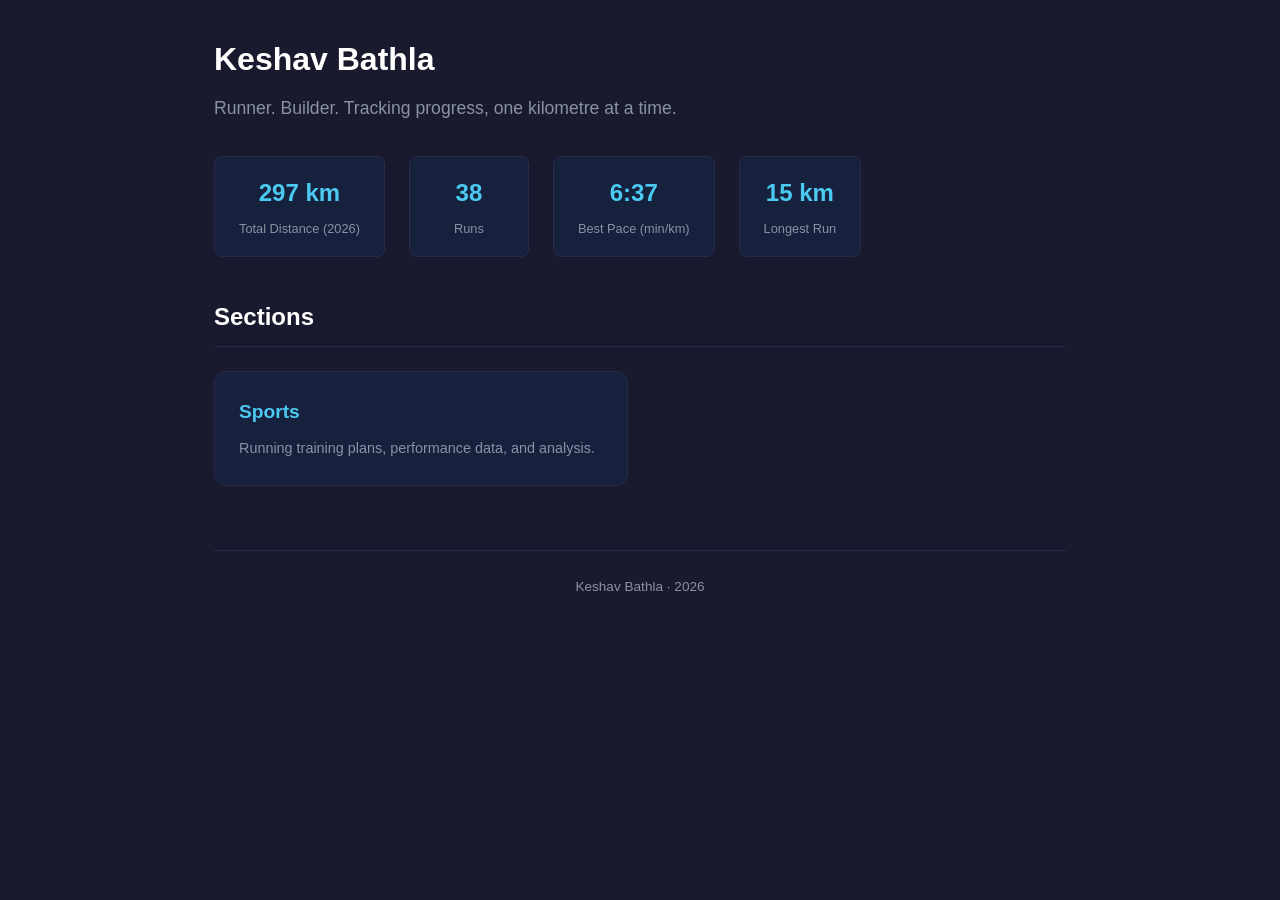
==== index.html @ 8c4200a5 "Revert main to original running site, removing temporary date-me page" ====
<!DOCTYPE html>
<html lang="en">
<head>
  <meta charset="UTF-8">
  <meta name="viewport" content="width=device-width, initial-scale=1.0">
  <title>Keshav Bathla</title>
  <link rel="stylesheet" href="style.css">
</head>
<body>
  <div class="container">
    <h1>Keshav Bathla</h1>
    <p class="subtitle">Runner. Builder. Tracking progress, one kilometre at a time.</p>

    <div class="stats">
      <div class="stat">
        <div class="stat-value">297 km</div>
        <div class="stat-label">Total Distance (2026)</div>
      </div>
      <div class="stat">
        <div class="stat-value">38</div>
        <div class="stat-label">Runs</div>
      </div>
      <div class="stat">
        <div class="stat-value">6:37</div>
        <div class="stat-label">Best Pace (min/km)</div>
      </div>
      <div class="stat">
        <div class="stat-value">15 km</div>
        <div class="stat-label">Longest Run</div>
      </div>
    </div>

    <h2>Sections</h2>
    <div class="card-grid">
      <a href="sports/" class="card">
        <h3>Sports</h3>
        <p>Running training plans, performance data, and analysis.</p>
      </a>
    </div>

    <div class="footer">
      <p>Keshav Bathla &middot; 2026</p>
    </div>
  </div>
</body>
</html>
---- style.css ----
* {
  margin: 0;
  padding: 0;
  box-sizing: border-box;
}

:root {
  --bg: #1a1a2e;
  --surface: #16213e;
  --border: #2a2a4a;
  --text: #e0e0e0;
  --text-muted: #8892a4;
  --accent: #4cc9f0;
  --accent-hot: #f72585;
  --link: #4cc9f0;
  --link-hover: #7dd3fc;
}

html {
  font-size: 16px;
  scroll-behavior: smooth;
}

body {
  font-family: -apple-system, BlinkMacSystemFont, "Segoe UI", Roboto, "Helvetica Neue", Arial, sans-serif;
  background: var(--bg);
  color: var(--text);
  line-height: 1.7;
  min-height: 100vh;
}

.container {
  max-width: 900px;
  margin: 0 auto;
  padding: 2rem 1.5rem;
}

/* Navigation / Breadcrumb */
.breadcrumb {
  display: flex;
  gap: 0.5rem;
  align-items: center;
  margin-bottom: 2rem;
  font-size: 0.9rem;
  color: var(--text-muted);
}

.breadcrumb a {
  color: var(--text-muted);
  text-decoration: none;
  transition: color 0.2s;
}

.breadcrumb a:hover {
  color: var(--accent);
}

.breadcrumb .separator {
  color: var(--border);
}

.breadcrumb .current {
  color: var(--text);
}

/* Headings */
h1 {
  font-size: 2rem;
  font-weight: 700;
  margin-bottom: 0.5rem;
  color: #fff;
}

h2 {
  font-size: 1.5rem;
  font-weight: 600;
  margin-top: 2.5rem;
  margin-bottom: 1rem;
  color: #fff;
  border-bottom: 1px solid var(--border);
  padding-bottom: 0.5rem;
}

h3 {
  font-size: 1.2rem;
  font-weight: 600;
  margin-top: 2rem;
  margin-bottom: 0.75rem;
  color: var(--accent);
}

/* Paragraphs */
p {
  margin-bottom: 1rem;
}

.subtitle {
  color: var(--text-muted);
  font-size: 1.1rem;
  margin-bottom: 2rem;
}

/* Links */
a {
  color: var(--link);
  text-decoration: none;
  transition: color 0.2s;
}

a:hover {
  color: var(--link-hover);
  text-decoration: underline;
}

/* Cards */
.card-grid {
  display: grid;
  grid-template-columns: repeat(auto-fill, minmax(280px, 1fr));
  gap: 1.5rem;
  margin-top: 1.5rem;
}

.card {
  background: var(--surface);
  border: 1px solid var(--border);
  border-radius: 12px;
  padding: 1.5rem;
  transition: border-color 0.2s, transform 0.2s;
  text-decoration: none;
  color: var(--text);
  display: block;
}

.card:hover {
  border-color: var(--accent);
  transform: translateY(-2px);
  text-decoration: none;
}

.card h3 {
  margin-top: 0;
  margin-bottom: 0.5rem;
}

.card p {
  color: var(--text-muted);
  font-size: 0.9rem;
  margin-bottom: 0;
}

/* Tables */
table {
  width: 100%;
  border-collapse: collapse;
  margin: 1.5rem 0;
  font-size: 0.9rem;
  overflow-x: auto;
  display: block;
}

thead {
  background: var(--surface);
}

th {
  padding: 0.75rem 1rem;
  text-align: left;
  font-weight: 600;
  color: var(--accent);
  border-bottom: 2px solid var(--border);
  white-space: nowrap;
}

td {
  padding: 0.6rem 1rem;
  border-bottom: 1px solid var(--border);
}

tr:hover td {
  background: rgba(76, 201, 240, 0.05);
}

/* Stats row */
.stats {
  display: flex;
  flex-wrap: wrap;
  gap: 1.5rem;
  margin: 1.5rem 0;
}

.stat {
  background: var(--surface);
  border: 1px solid var(--border);
  border-radius: 8px;
  padding: 1rem 1.5rem;
  text-align: center;
  min-width: 120px;
}

.stat-value {
  font-size: 1.5rem;
  font-weight: 700;
  color: var(--accent);
}

.stat-label {
  font-size: 0.8rem;
  color: var(--text-muted);
  margin-top: 0.25rem;
}

/* Lists */
ul, ol {
  margin: 1rem 0;
  padding-left: 1.5rem;
}

li {
  margin-bottom: 0.5rem;
}

/* Document list */
.doc-list {
  list-style: none;
  padding: 0;
}

.doc-list li {
  margin-bottom: 1rem;
}

.doc-list a {
  display: block;
  background: var(--surface);
  border: 1px solid var(--border);
  border-radius: 8px;
  padding: 1rem 1.5rem;
  transition: border-color 0.2s;
}

.doc-list a:hover {
  border-color: var(--accent);
  text-decoration: none;
}

.doc-list .doc-title {
  font-weight: 600;
  color: #fff;
}

.doc-list .doc-desc {
  font-size: 0.85rem;
  color: var(--text-muted);
  margin-top: 0.25rem;
}

/* Emphasis blocks */
.highlight-block {
  background: var(--surface);
  border-left: 4px solid var(--accent);
  padding: 1rem 1.5rem;
  border-radius: 0 8px 8px 0;
  margin: 1.5rem 0;
}

.highlight-block.warning {
  border-left-color: var(--accent-hot);
}

/* Strong in tables */
td strong {
  color: var(--accent);
}

/* Footer */
.footer {
  margin-top: 4rem;
  padding-top: 1.5rem;
  border-top: 1px solid var(--border);
  color: var(--text-muted);
  font-size: 0.85rem;
  text-align: center;
}

/* Responsive */
@media (max-width: 600px) {
  .container {
    padding: 1rem;
  }

  h1 {
    font-size: 1.5rem;
  }

  h2 {
    font-size: 1.25rem;
  }

  .stats {
    gap: 0.75rem;
  }

  .stat {
    min-width: 100px;
    padding: 0.75rem 1rem;
  }

  .stat-value {
    font-size: 1.2rem;
  }

  table {
    font-size: 0.8rem;
  }

  th, td {
    padding: 0.5rem 0.6rem;
  }
}
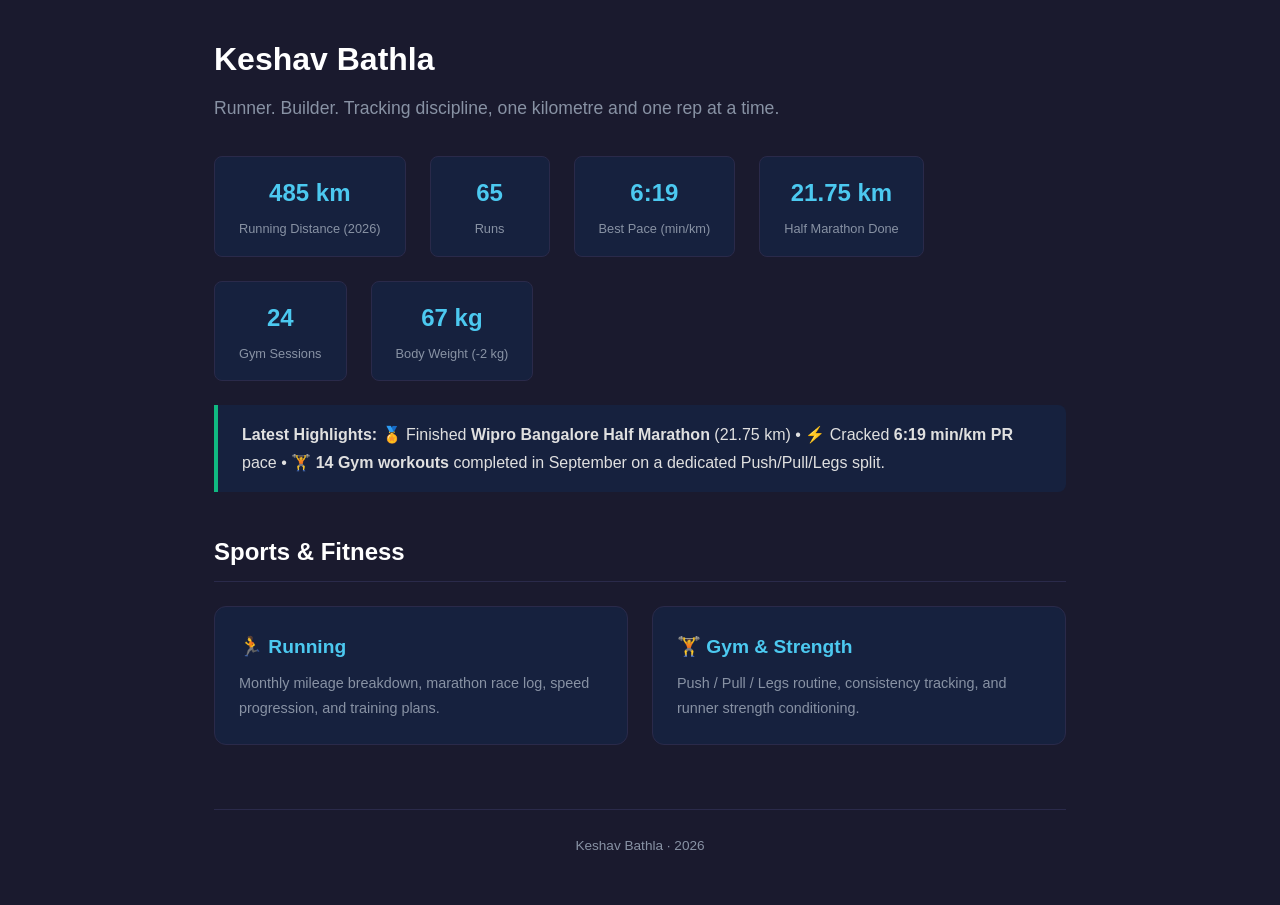
==== commit 7d34733a: "Update website with latest Strava running and gym progress - Update running stats: 485 km YTD, 65 ru" ====
--- a/index.html
+++ b/index.html
@@ -9,32 +9,48 @@
 <body>
   <div class="container">
     <h1>Keshav Bathla</h1>
-    <p class="subtitle">Runner. Builder. Tracking progress, one kilometre at a time.</p>
+    <p class="subtitle">Runner. Builder. Tracking discipline, one kilometre and one rep at a time.</p>
 
     <div class="stats">
       <div class="stat">
-        <div class="stat-value">297 km</div>
-        <div class="stat-label">Total Distance (2026)</div>
+        <div class="stat-value">485 km</div>
+        <div class="stat-label">Running Distance (2026)</div>
       </div>
       <div class="stat">
-        <div class="stat-value">38</div>
+        <div class="stat-value">65</div>
         <div class="stat-label">Runs</div>
       </div>
       <div class="stat">
-        <div class="stat-value">6:37</div>
+        <div class="stat-value">6:19</div>
         <div class="stat-label">Best Pace (min/km)</div>
       </div>
       <div class="stat">
-        <div class="stat-value">15 km</div>
-        <div class="stat-label">Longest Run</div>
+        <div class="stat-value">21.75 km</div>
+        <div class="stat-label">Half Marathon Done</div>
+      </div>
+      <div class="stat">
+        <div class="stat-value">24</div>
+        <div class="stat-label">Gym Sessions</div>
+      </div>
+      <div class="stat">
+        <div class="stat-value">67 kg</div>
+        <div class="stat-label">Body Weight (-2 kg)</div>
       </div>
     </div>
 
-    <h2>Sections</h2>
+    <div class="highlight-block success">
+      <strong>Latest Highlights:</strong> 🏅 Finished <strong>Wipro Bangalore Half Marathon</strong> (21.75 km) &bull; ⚡ Cracked <strong>6:19 min/km PR</strong> pace &bull; 🏋️ <strong>14 Gym workouts</strong> completed in September on a dedicated Push/Pull/Legs split.
+    </div>
+
+    <h2>Sports &amp; Fitness</h2>
     <div class="card-grid">
-      <a href="sports/" class="card">
-        <h3>Sports</h3>
-        <p>Running training plans, performance data, and analysis.</p>
+      <a href="sports/running/" class="card">
+        <h3>🏃 Running</h3>
+        <p>Monthly mileage breakdown, marathon race log, speed progression, and training plans.</p>
+      </a>
+      <a href="sports/gym/" class="card">
+        <h3>🏋️ Gym &amp; Strength</h3>
+        <p>Push / Pull / Legs routine, consistency tracking, and runner strength conditioning.</p>
       </a>
     </div>
 
--- a/style.css
+++ b/style.css
@@ -267,6 +267,33 @@
   border-left-color: var(--accent-hot);
 }
 
+.highlight-block.success {
+  border-left-color: #10b981;
+}
+
+.badge {
+  display: inline-block;
+  padding: 0.2rem 0.5rem;
+  font-size: 0.75rem;
+  font-weight: 600;
+  border-radius: 4px;
+  background: rgba(76, 201, 240, 0.15);
+  color: var(--accent);
+  border: 1px solid rgba(76, 201, 240, 0.3);
+}
+
+.badge.gold {
+  background: rgba(245, 158, 11, 0.15);
+  color: #fbbf24;
+  border-color: rgba(245, 158, 11, 0.3);
+}
+
+.badge.pink {
+  background: rgba(247, 37, 133, 0.15);
+  color: var(--accent-hot);
+  border-color: rgba(247, 37, 133, 0.3);
+}
+
 /* Strong in tables */
 td strong {
   color: var(--accent);
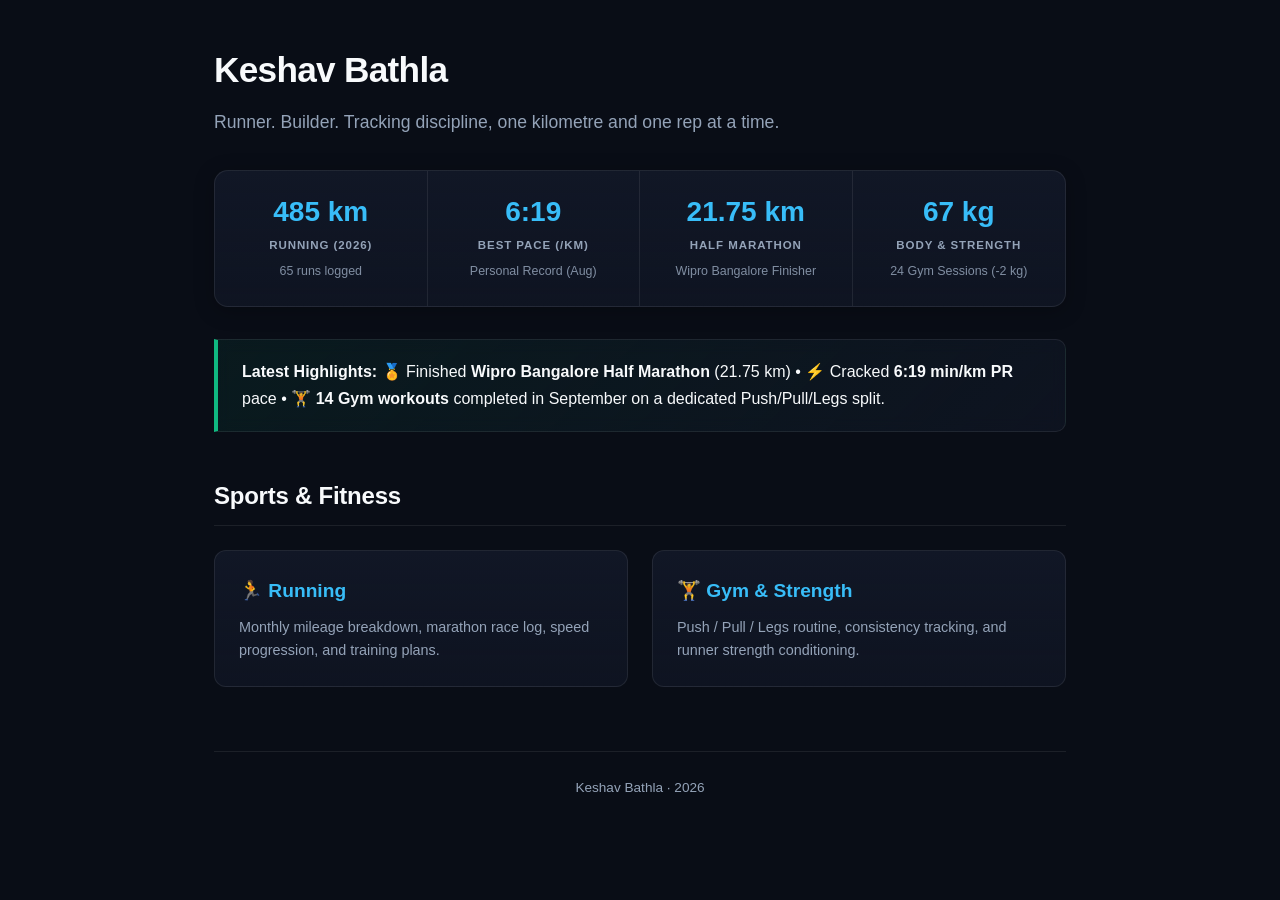
==== commit 790778be: "Redesign stats UI: Unified cockpit bar, obsidian theme, responsive grid Co-authored-by: Cursor <curs" ====
--- a/index.html
+++ b/index.html
@@ -11,30 +11,26 @@
     <h1>Keshav Bathla</h1>
     <p class="subtitle">Runner. Builder. Tracking discipline, one kilometre and one rep at a time.</p>
 
-    <div class="stats">
-      <div class="stat">
+    <div class="stats-cockpit">
+      <div class="stat-cell">
         <div class="stat-value">485 km</div>
-        <div class="stat-label">Running Distance (2026)</div>
+        <div class="stat-label">RUNNING (2026)</div>
+        <div class="stat-sub">65 runs logged</div>
       </div>
-      <div class="stat">
-        <div class="stat-value">65</div>
-        <div class="stat-label">Runs</div>
+      <div class="stat-cell">
+        <div class="stat-value">6:19</div>
+        <div class="stat-label">BEST PACE (/km)</div>
+        <div class="stat-sub">Personal Record (Aug)</div>
       </div>
-      <div class="stat">
-        <div class="stat-value">6:19</div>
-        <div class="stat-label">Best Pace (min/km)</div>
+      <div class="stat-cell">
+        <div class="stat-value">21.75 km</div>
+        <div class="stat-label">HALF MARATHON</div>
+        <div class="stat-sub">Wipro Bangalore Finisher</div>
       </div>
-      <div class="stat">
-        <div class="stat-value">21.75 km</div>
-        <div class="stat-label">Half Marathon Done</div>
-      </div>
-      <div class="stat">
-        <div class="stat-value">24</div>
-        <div class="stat-label">Gym Sessions</div>
-      </div>
-      <div class="stat">
+      <div class="stat-cell">
         <div class="stat-value">67 kg</div>
-        <div class="stat-label">Body Weight (-2 kg)</div>
+        <div class="stat-label">BODY &amp; STRENGTH</div>
+        <div class="stat-sub">24 Gym Sessions (-2 kg)</div>
       </div>
     </div>
 
--- a/style.css
+++ b/style.css
@@ -5,14 +5,18 @@
 }
 
 :root {
-  --bg: #1a1a2e;
-  --surface: #16213e;
-  --border: #2a2a4a;
-  --text: #e0e0e0;
-  --text-muted: #8892a4;
-  --accent: #4cc9f0;
-  --accent-hot: #f72585;
-  --link: #4cc9f0;
+  --bg: #090d16;
+  --surface: #111726;
+  --surface-elevated: #161f33;
+  --border: rgba(255, 255, 255, 0.08);
+  --border-hover: rgba(255, 255, 255, 0.16);
+  --text: #f8fafc;
+  --text-muted: #94a3b8;
+  --accent: #38bdf8;
+  --accent-coral: #ff6b4a;
+  --accent-gold: #fbbf24;
+  --accent-emerald: #10b981;
+  --link: #38bdf8;
   --link-hover: #7dd3fc;
 }
 
@@ -32,7 +36,7 @@
 .container {
   max-width: 900px;
   margin: 0 auto;
-  padding: 2rem 1.5rem;
+  padding: 2.5rem 1.5rem;
 }
 
 /* Navigation / Breadcrumb */
@@ -48,7 +52,7 @@
 .breadcrumb a {
   color: var(--text-muted);
   text-decoration: none;
-  transition: color 0.2s;
+  transition: color 0.2s ease;
 }
 
 .breadcrumb a:hover {
@@ -56,7 +60,7 @@
 }
 
 .breadcrumb .separator {
-  color: var(--border);
+  color: var(--border-hover);
 }
 
 .breadcrumb .current {
@@ -65,20 +69,22 @@
 
 /* Headings */
 h1 {
-  font-size: 2rem;
+  font-size: 2.2rem;
   font-weight: 700;
   margin-bottom: 0.5rem;
-  color: #fff;
+  color: var(--text);
+  letter-spacing: -0.02em;
 }
 
 h2 {
   font-size: 1.5rem;
   font-weight: 600;
-  margin-top: 2.5rem;
+  margin-top: 2.75rem;
   margin-bottom: 1rem;
-  color: #fff;
+  color: var(--text);
   border-bottom: 1px solid var(--border);
   padding-bottom: 0.5rem;
+  letter-spacing: -0.01em;
 }
 
 h3 {
@@ -104,7 +110,7 @@
 a {
   color: var(--link);
   text-decoration: none;
-  transition: color 0.2s;
+  transition: color 0.2s ease;
 }
 
 a:hover {
@@ -121,19 +127,20 @@
 }
 
 .card {
-  background: var(--surface);
+  background: linear-gradient(180deg, var(--surface) 0%, rgba(17, 23, 38, 0.7) 100%);
   border: 1px solid var(--border);
   border-radius: 12px;
   padding: 1.5rem;
-  transition: border-color 0.2s, transform 0.2s;
+  transition: border-color 0.2s ease, transform 0.2s ease, box-shadow 0.2s ease;
   text-decoration: none;
   color: var(--text);
   display: block;
 }
 
 .card:hover {
-  border-color: var(--accent);
+  border-color: var(--border-hover);
   transform: translateY(-2px);
+  box-shadow: 0 8px 24px rgba(0, 0, 0, 0.35);
   text-decoration: none;
 }
 
@@ -146,67 +153,148 @@
   color: var(--text-muted);
   font-size: 0.9rem;
   margin-bottom: 0;
+  line-height: 1.6;
 }
 
 /* Tables */
 table {
   width: 100%;
-  border-collapse: collapse;
+  border-collapse: separate;
+  border-spacing: 0;
   margin: 1.5rem 0;
   font-size: 0.9rem;
   overflow-x: auto;
   display: block;
+  border: 1px solid var(--border);
+  border-radius: 10px;
+  background: var(--surface);
 }
 
 thead {
-  background: var(--surface);
+  background: var(--surface-elevated);
 }
 
 th {
+  padding: 0.85rem 1rem;
+  text-align: left;
+  font-weight: 600;
+  color: var(--accent);
+  border-bottom: 1px solid var(--border);
+  white-space: nowrap;
+}
+
+td {
   padding: 0.75rem 1rem;
-  text-align: left;
-  font-weight: 600;
-  color: var(--accent);
-  border-bottom: 2px solid var(--border);
-  white-space: nowrap;
-}
-
-td {
-  padding: 0.6rem 1rem;
   border-bottom: 1px solid var(--border);
+  color: var(--text);
+}
+
+tr:last-child td {
+  border-bottom: none;
 }
 
 tr:hover td {
-  background: rgba(76, 201, 240, 0.05);
-}
-
-/* Stats row */
+  background: rgba(56, 189, 248, 0.04);
+}
+
+/* Stats Cockpit (Single unified card container on homepage) */
+.stats-cockpit {
+  display: grid;
+  grid-template-columns: repeat(4, 1fr);
+  background: linear-gradient(180deg, var(--surface) 0%, rgba(17, 23, 38, 0.75) 100%);
+  border: 1px solid var(--border);
+  border-radius: 14px;
+  margin: 2rem 0;
+  box-shadow: 0 4px 20px rgba(0, 0, 0, 0.25);
+  overflow: hidden;
+}
+
+.stat-cell {
+  padding: 1.5rem 1.25rem;
+  text-align: center;
+  display: flex;
+  flex-direction: column;
+  justify-content: center;
+  align-items: center;
+  transition: background-color 0.2s ease;
+}
+
+.stat-cell:not(:last-child) {
+  border-right: 1px solid var(--border);
+}
+
+.stat-cell:hover {
+  background: rgba(255, 255, 255, 0.02);
+}
+
+.stat-cell .stat-value {
+  font-size: 1.75rem;
+  font-weight: 700;
+  color: var(--accent);
+  font-variant-numeric: tabular-nums;
+  line-height: 1.2;
+}
+
+.stat-cell .stat-label {
+  font-size: 0.72rem;
+  font-weight: 600;
+  text-transform: uppercase;
+  letter-spacing: 0.08em;
+  color: var(--text-muted);
+  margin-top: 0.45rem;
+}
+
+.stat-cell .stat-sub {
+  font-size: 0.78rem;
+  color: var(--text-muted);
+  opacity: 0.85;
+  margin-top: 0.35rem;
+}
+
+/* Stats Grid (Subpages: 3-column desktop, 2-column mobile) */
+.stats-grid {
+  display: grid;
+  grid-template-columns: repeat(3, 1fr);
+  gap: 1rem;
+  margin: 1.75rem 0;
+}
+
+/* Fallback / General Stats container */
 .stats {
-  display: flex;
-  flex-wrap: wrap;
-  gap: 1.5rem;
-  margin: 1.5rem 0;
+  display: grid;
+  grid-template-columns: repeat(auto-fit, minmax(140px, 1fr));
+  gap: 1rem;
+  margin: 1.75rem 0;
 }
 
 .stat {
-  background: var(--surface);
-  border: 1px solid var(--border);
-  border-radius: 8px;
-  padding: 1rem 1.5rem;
+  background: linear-gradient(180deg, var(--surface) 0%, rgba(17, 23, 38, 0.6) 100%);
+  border: 1px solid var(--border);
+  border-radius: 12px;
+  padding: 1.25rem 1rem;
   text-align: center;
-  min-width: 120px;
+  transition: border-color 0.2s ease, transform 0.2s ease, box-shadow 0.2s ease;
+}
+
+.stat:hover {
+  border-color: var(--border-hover);
+  transform: translateY(-1px);
+  box-shadow: 0 4px 16px rgba(0, 0, 0, 0.2);
 }
 
 .stat-value {
-  font-size: 1.5rem;
+  font-size: 1.6rem;
   font-weight: 700;
   color: var(--accent);
+  font-variant-numeric: tabular-nums;
+  line-height: 1.2;
 }
 
 .stat-label {
-  font-size: 0.8rem;
-  color: var(--text-muted);
-  margin-top: 0.25rem;
+  font-size: 0.78rem;
+  font-weight: 500;
+  color: var(--text-muted);
+  margin-top: 0.35rem;
 }
 
 /* Lists */
@@ -231,67 +319,81 @@
 
 .doc-list a {
   display: block;
-  background: var(--surface);
-  border: 1px solid var(--border);
-  border-radius: 8px;
-  padding: 1rem 1.5rem;
-  transition: border-color 0.2s;
+  background: linear-gradient(180deg, var(--surface) 0%, rgba(17, 23, 38, 0.6) 100%);
+  border: 1px solid var(--border);
+  border-radius: 10px;
+  padding: 1.1rem 1.5rem;
+  transition: border-color 0.2s ease, transform 0.2s ease, box-shadow 0.2s ease;
 }
 
 .doc-list a:hover {
-  border-color: var(--accent);
+  border-color: var(--border-hover);
+  transform: translateY(-1px);
+  box-shadow: 0 4px 16px rgba(0, 0, 0, 0.25);
   text-decoration: none;
 }
 
 .doc-list .doc-title {
   font-weight: 600;
-  color: #fff;
+  color: var(--text);
 }
 
 .doc-list .doc-desc {
   font-size: 0.85rem;
   color: var(--text-muted);
-  margin-top: 0.25rem;
+  margin-top: 0.3rem;
+  line-height: 1.5;
 }
 
 /* Emphasis blocks */
 .highlight-block {
-  background: var(--surface);
+  background: linear-gradient(135deg, rgba(22, 31, 51, 0.85) 0%, rgba(17, 23, 38, 0.65) 100%);
+  border: 1px solid var(--border);
   border-left: 4px solid var(--accent);
-  padding: 1rem 1.5rem;
-  border-radius: 0 8px 8px 0;
-  margin: 1.5rem 0;
+  padding: 1.15rem 1.5rem;
+  border-radius: 0 10px 10px 0;
+  margin: 1.75rem 0;
+  backdrop-filter: blur(8px);
 }
 
 .highlight-block.warning {
-  border-left-color: var(--accent-hot);
+  border-left-color: var(--accent-coral);
 }
 
 .highlight-block.success {
-  border-left-color: #10b981;
+  border-left-color: var(--accent-emerald);
+  background: linear-gradient(135deg, rgba(16, 185, 129, 0.08) 0%, rgba(17, 23, 38, 0.65) 100%);
 }
 
 .badge {
   display: inline-block;
-  padding: 0.2rem 0.5rem;
+  padding: 0.2rem 0.55rem;
   font-size: 0.75rem;
   font-weight: 600;
-  border-radius: 4px;
-  background: rgba(76, 201, 240, 0.15);
-  color: var(--accent);
-  border: 1px solid rgba(76, 201, 240, 0.3);
+  border-radius: 6px;
+  background: rgba(56, 189, 248, 0.12);
+  color: var(--accent);
+  border: 1px solid rgba(56, 189, 248, 0.25);
+  letter-spacing: 0.02em;
 }
 
 .badge.gold {
-  background: rgba(245, 158, 11, 0.15);
-  color: #fbbf24;
-  border-color: rgba(245, 158, 11, 0.3);
-}
-
-.badge.pink {
-  background: rgba(247, 37, 133, 0.15);
-  color: var(--accent-hot);
-  border-color: rgba(247, 37, 133, 0.3);
+  background: rgba(251, 191, 36, 0.12);
+  color: var(--accent-gold);
+  border-color: rgba(251, 191, 36, 0.25);
+}
+
+.badge.pink,
+.badge.coral {
+  background: rgba(255, 107, 74, 0.12);
+  color: var(--accent-coral);
+  border-color: rgba(255, 107, 74, 0.25);
+}
+
+.badge.emerald {
+  background: rgba(16, 185, 129, 0.12);
+  color: var(--accent-emerald);
+  border-color: rgba(16, 185, 129, 0.25);
 }
 
 /* Strong in tables */
@@ -310,30 +412,56 @@
 }
 
 /* Responsive */
-@media (max-width: 600px) {
+@media (max-width: 680px) {
   .container {
-    padding: 1rem;
+    padding: 1.25rem 1rem;
   }
 
   h1 {
-    font-size: 1.5rem;
+    font-size: 1.6rem;
   }
 
   h2 {
-    font-size: 1.25rem;
-  }
-
-  .stats {
+    font-size: 1.3rem;
+  }
+
+  /* Cockpit 2x2 on mobile */
+  .stats-cockpit {
+    grid-template-columns: repeat(2, 1fr);
+  }
+
+  .stat-cell:not(:last-child) {
+    border-right: none;
+  }
+
+  .stat-cell:nth-child(odd) {
+    border-right: 1px solid var(--border);
+  }
+
+  .stat-cell:nth-child(-n+2) {
+    border-bottom: 1px solid var(--border);
+  }
+
+  .stat-cell {
+    padding: 1.25rem 0.75rem;
+  }
+
+  .stat-cell .stat-value {
+    font-size: 1.4rem;
+  }
+
+  /* Subpage 6 stats fit into 2x3 grid on mobile */
+  .stats-grid {
+    grid-template-columns: repeat(2, 1fr);
     gap: 0.75rem;
   }
 
   .stat {
-    min-width: 100px;
-    padding: 0.75rem 1rem;
+    padding: 1rem 0.75rem;
   }
 
   .stat-value {
-    font-size: 1.2rem;
+    font-size: 1.3rem;
   }
 
   table {
@@ -341,6 +469,6 @@
   }
 
   th, td {
-    padding: 0.5rem 0.6rem;
-  }
-}
+    padding: 0.55rem 0.7rem;
+  }
+}
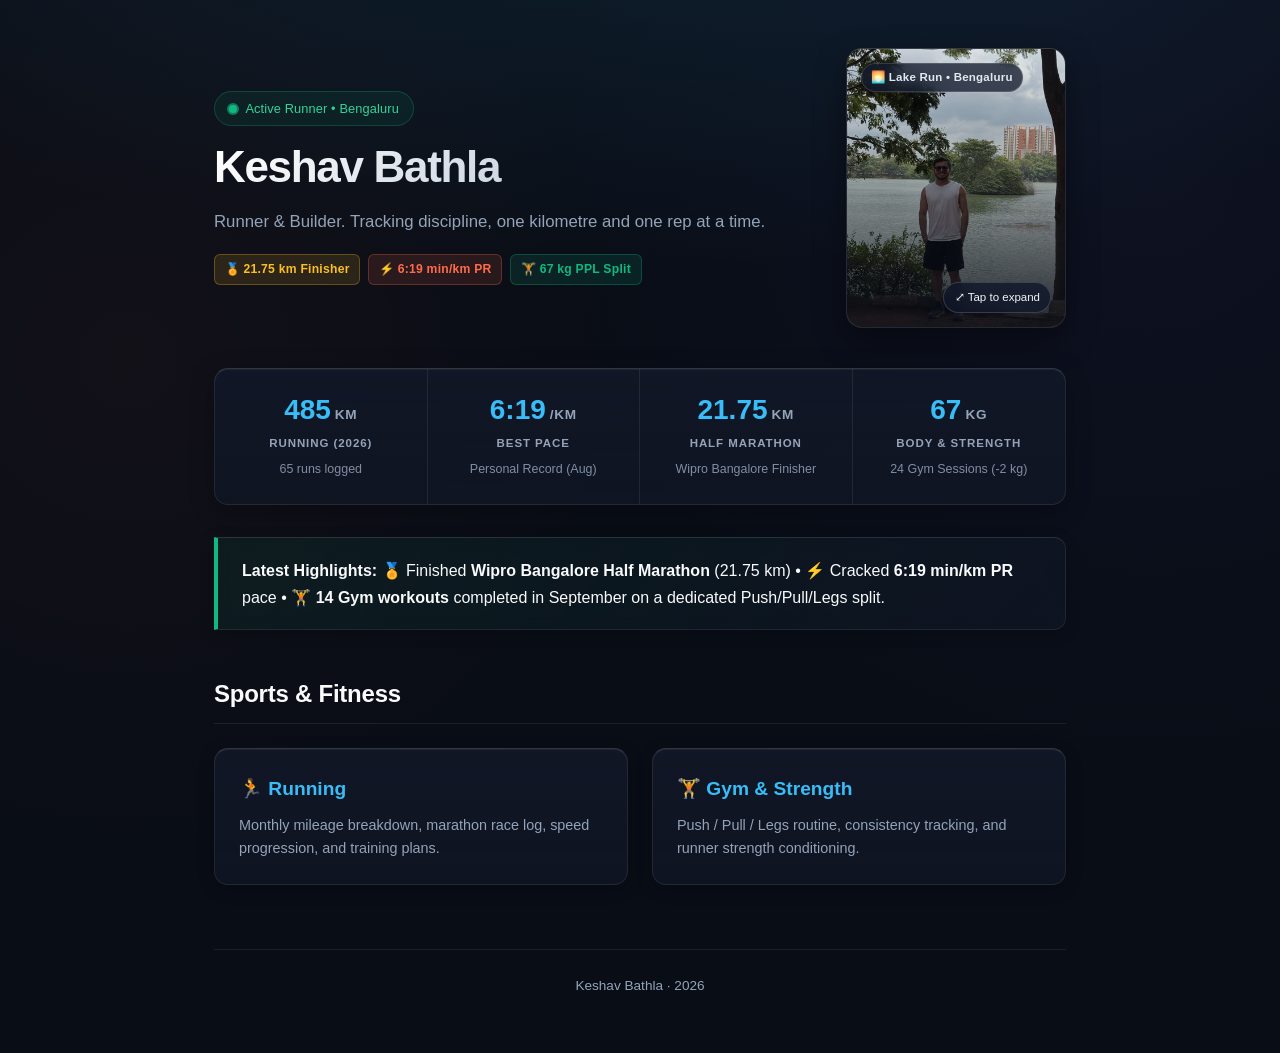
==== commit 9866f4d2: "Implement Athlete Hero Bento, Native Glassmorphic Lightbox, and Linear-grade Polish Co-authored-by: " ====
--- a/index.html
+++ b/index.html
@@ -8,27 +8,48 @@
 </head>
 <body>
   <div class="container">
-    <h1>Keshav Bathla</h1>
-    <p class="subtitle">Runner. Builder. Tracking discipline, one kilometre and one rep at a time.</p>
+    <section class="hero-bento">
+      <div class="hero-content">
+        <div class="status-pill">
+          <span class="status-dot"></span>
+          <span>Active Runner &bull; Bengaluru</span>
+        </div>
+        <h1 class="hero-name">Keshav Bathla</h1>
+        <p class="hero-bio">Runner &amp; Builder. Tracking discipline, one kilometre and one rep at a time.</p>
+        <div class="hero-badges">
+          <span class="badge gold">🏅 21.75 km Finisher</span>
+          <span class="badge pink">⚡ 6:19 min/km PR</span>
+          <span class="badge emerald">🏋️ 67 kg PPL Split</span>
+        </div>
+      </div>
+
+      <div class="hero-athlete-card lightbox-trigger" role="button" tabindex="0" aria-label="Open high-resolution photo of Keshav Bathla">
+        <img src="assets/keshav.jpg" alt="Keshav Bathla - Active Runner" class="athlete-img">
+        <div class="athlete-card-overlay">
+          <span class="athlete-card-tag">🌅 Lake Run &bull; Bengaluru</span>
+          <span class="athlete-expand-pill">⤢ Tap to expand</span>
+        </div>
+      </div>
+    </section>
 
     <div class="stats-cockpit">
       <div class="stat-cell">
-        <div class="stat-value">485 km</div>
+        <div class="stat-value"><span class="stat-num">485</span> <span class="stat-unit">km</span></div>
         <div class="stat-label">RUNNING (2026)</div>
         <div class="stat-sub">65 runs logged</div>
       </div>
       <div class="stat-cell">
-        <div class="stat-value">6:19</div>
-        <div class="stat-label">BEST PACE (/km)</div>
+        <div class="stat-value"><span class="stat-num">6:19</span> <span class="stat-unit">/km</span></div>
+        <div class="stat-label">BEST PACE</div>
         <div class="stat-sub">Personal Record (Aug)</div>
       </div>
       <div class="stat-cell">
-        <div class="stat-value">21.75 km</div>
+        <div class="stat-value"><span class="stat-num">21.75</span> <span class="stat-unit">km</span></div>
         <div class="stat-label">HALF MARATHON</div>
         <div class="stat-sub">Wipro Bangalore Finisher</div>
       </div>
       <div class="stat-cell">
-        <div class="stat-value">67 kg</div>
+        <div class="stat-value"><span class="stat-num">67</span> <span class="stat-unit">kg</span></div>
         <div class="stat-label">BODY &amp; STRENGTH</div>
         <div class="stat-sub">24 Gym Sessions (-2 kg)</div>
       </div>
@@ -54,5 +75,52 @@
       <p>Keshav Bathla &middot; 2026</p>
     </div>
   </div>
+
+  <dialog id="photo-modal" class="lightbox-modal">
+    <div class="modal-wrapper">
+      <button type="button" class="modal-close-btn" id="close-modal" aria-label="Close photo preview">&times;</button>
+      <div class="modal-image-container">
+        <img src="assets/keshav.jpg" alt="Keshav Bathla - Active Runner" class="modal-img">
+      </div>
+      <div class="modal-caption">Keshav Bathla &bull; Bangalore Half Marathon Finisher &bull; Active Runner</div>
+    </div>
+  </dialog>
+
+  <script>
+    const modal = document.getElementById('photo-modal');
+    const triggers = document.querySelectorAll('.lightbox-trigger');
+    const closeBtn = document.getElementById('close-modal');
+
+    triggers.forEach(trigger => {
+      trigger.addEventListener('click', (e) => {
+        e.preventDefault();
+        if (typeof modal.showModal === 'function') {
+          modal.showModal();
+        }
+      });
+      trigger.addEventListener('keydown', (e) => {
+        if (e.key === 'Enter' || e.key === ' ') {
+          e.preventDefault();
+          if (typeof modal.showModal === 'function') {
+            modal.showModal();
+          }
+        }
+      });
+    });
+
+    if (closeBtn) {
+      closeBtn.addEventListener('click', () => {
+        modal.close();
+      });
+    }
+
+    if (modal) {
+      modal.addEventListener('click', (e) => {
+        if (e.target === modal) {
+          modal.close();
+        }
+      });
+    }
+  </script>
 </body>
 </html>
--- a/style.css
+++ b/style.css
@@ -27,7 +27,12 @@
 
 body {
   font-family: -apple-system, BlinkMacSystemFont, "Segoe UI", Roboto, "Helvetica Neue", Arial, sans-serif;
-  background: var(--bg);
+  background-color: var(--bg);
+  background-image:
+    radial-gradient(ellipse 80% 50% at 50% -20%, rgba(56, 189, 248, 0.12), transparent),
+    radial-gradient(circle 600px at 90% 20%, rgba(99, 102, 241, 0.05), transparent),
+    radial-gradient(circle 500px at 10% 40%, rgba(255, 107, 74, 0.04), transparent);
+  background-attachment: fixed;
   color: var(--text);
   line-height: 1.7;
   min-height: 100vh;
@@ -39,14 +44,25 @@
   padding: 2.5rem 1.5rem;
 }
 
-/* Navigation / Breadcrumb */
+/* Sticky Glassmorphic Navigation / Breadcrumb */
 .breadcrumb {
+  position: sticky;
+  top: 1rem;
+  z-index: 50;
   display: flex;
   gap: 0.5rem;
   align-items: center;
   margin-bottom: 2rem;
-  font-size: 0.9rem;
-  color: var(--text-muted);
+  padding: 0.65rem 1rem;
+  background: rgba(17, 23, 38, 0.75);
+  backdrop-filter: blur(12px);
+  -webkit-backdrop-filter: blur(12px);
+  border: 1px solid var(--border);
+  border-top: 1px solid rgba(255, 255, 255, 0.12);
+  border-radius: 12px;
+  font-size: 0.88rem;
+  color: var(--text-muted);
+  box-shadow: 0 4px 20px rgba(0, 0, 0, 0.25);
 }
 
 .breadcrumb a {
@@ -65,6 +81,7 @@
 
 .breadcrumb .current {
   color: var(--text);
+  font-weight: 500;
 }
 
 /* Headings */
@@ -106,6 +123,256 @@
   margin-bottom: 2rem;
 }
 
+/* Hero Bento Layout */
+.hero-bento {
+  display: grid;
+  grid-template-columns: 1fr 220px;
+  gap: 2.5rem;
+  align-items: center;
+  margin-bottom: 2.5rem;
+  padding-top: 0.5rem;
+}
+
+.hero-content {
+  display: flex;
+  flex-direction: column;
+  gap: 0.75rem;
+}
+
+.hero-name {
+  font-size: 2.75rem;
+  font-weight: 800;
+  line-height: 1.15;
+  letter-spacing: -0.03em;
+  background: linear-gradient(135deg, #ffffff 0%, #cbd5e1 55%, #94a3b8 100%);
+  -webkit-background-clip: text;
+  -webkit-text-fill-color: transparent;
+  margin: 0.25rem 0 0.25rem 0;
+}
+
+.hero-bio {
+  font-size: 1.05rem;
+  color: var(--text-muted);
+  line-height: 1.6;
+  margin: 0;
+}
+
+.hero-badges {
+  display: flex;
+  flex-wrap: wrap;
+  gap: 0.5rem;
+  margin-top: 0.4rem;
+}
+
+/* Status Pill & Pulsing Dot */
+.status-pill {
+  display: inline-flex;
+  align-items: center;
+  gap: 0.55rem;
+  padding: 0.35rem 0.85rem;
+  background: rgba(16, 185, 129, 0.08);
+  border: 1px solid rgba(16, 185, 129, 0.25);
+  border-radius: 9999px;
+  font-size: 0.8rem;
+  font-weight: 500;
+  color: #34d399;
+  width: fit-content;
+  letter-spacing: 0.01em;
+}
+
+.status-dot {
+  width: 8px;
+  height: 8px;
+  background: #10b981;
+  border-radius: 50%;
+  position: relative;
+  display: inline-block;
+  flex-shrink: 0;
+}
+
+.status-dot::after {
+  content: '';
+  position: absolute;
+  top: -2px;
+  left: -2px;
+  right: -2px;
+  bottom: -2px;
+  border-radius: 50%;
+  background: rgba(16, 185, 129, 0.6);
+  animation: pulse-ring 2s cubic-bezier(0.24, 0, 0.38, 1) infinite;
+}
+
+@keyframes pulse-ring {
+  0% {
+    transform: scale(0.95);
+    opacity: 0.85;
+  }
+  60%, 100% {
+    transform: scale(2.4);
+    opacity: 0;
+  }
+}
+
+/* Hero Athlete Spotlight Card */
+.hero-athlete-card {
+  position: relative;
+  width: 220px;
+  height: 280px;
+  border-radius: 16px;
+  overflow: hidden;
+  cursor: pointer;
+  border: 1px solid var(--border);
+  border-top: 1px solid rgba(255, 255, 255, 0.16);
+  box-shadow: inset 0 1px 0 0 rgba(255, 255, 255, 0.08), 0 12px 32px rgba(0, 0, 0, 0.4);
+  transition: transform 0.3s cubic-bezier(0.16, 1, 0.3, 1), box-shadow 0.3s cubic-bezier(0.16, 1, 0.3, 1), border-color 0.3s ease;
+  background: var(--surface);
+  user-select: none;
+  outline: none;
+  padding: 0;
+  display: block;
+}
+
+.hero-athlete-card:hover,
+.hero-athlete-card:focus-visible {
+  transform: translateY(-4px) scale(1.02);
+  box-shadow: inset 0 1px 0 0 rgba(255, 255, 255, 0.15), 0 20px 40px rgba(0, 0, 0, 0.5), 0 0 28px rgba(56, 189, 248, 0.22);
+  border-color: rgba(56, 189, 248, 0.4);
+}
+
+.athlete-img {
+  width: 100%;
+  height: 100%;
+  object-fit: cover;
+  object-position: center 25%;
+  display: block;
+  transition: transform 0.5s cubic-bezier(0.16, 1, 0.3, 1);
+}
+
+.hero-athlete-card:hover .athlete-img,
+.hero-athlete-card:focus-visible .athlete-img {
+  transform: scale(1.06);
+}
+
+.athlete-card-overlay {
+  position: absolute;
+  inset: 0;
+  background: linear-gradient(180deg, rgba(9, 13, 22, 0.1) 0%, rgba(9, 13, 22, 0.25) 40%, rgba(9, 13, 22, 0.88) 100%);
+  display: flex;
+  flex-direction: column;
+  justify-content: space-between;
+  padding: 0.85rem;
+  pointer-events: none;
+}
+
+.athlete-card-tag {
+  align-self: flex-start;
+  padding: 0.25rem 0.6rem;
+  background: rgba(15, 23, 42, 0.75);
+  backdrop-filter: blur(8px);
+  -webkit-backdrop-filter: blur(8px);
+  border: 1px solid rgba(255, 255, 255, 0.14);
+  border-radius: 9999px;
+  font-size: 0.72rem;
+  font-weight: 600;
+  color: #e2e8f0;
+  letter-spacing: 0.02em;
+}
+
+.athlete-expand-pill {
+  align-self: flex-end;
+  display: inline-flex;
+  align-items: center;
+  gap: 0.35rem;
+  padding: 0.3rem 0.65rem;
+  background: rgba(15, 23, 42, 0.8);
+  backdrop-filter: blur(8px);
+  -webkit-backdrop-filter: blur(8px);
+  border: 1px solid rgba(255, 255, 255, 0.16);
+  border-radius: 9999px;
+  font-size: 0.72rem;
+  font-weight: 500;
+  color: #f1f5f9;
+  transition: all 0.2s ease;
+}
+
+.hero-athlete-card:hover .athlete-expand-pill,
+.hero-athlete-card:focus-visible .athlete-expand-pill {
+  background: rgba(56, 189, 248, 0.25);
+  border-color: rgba(56, 189, 248, 0.5);
+  color: #38bdf8;
+  transform: translateY(-1px);
+}
+
+/* Compact Subpage Hero & Mini Avatar */
+.hero-compact {
+  display: flex;
+  align-items: center;
+  gap: 1.25rem;
+  margin-bottom: 2rem;
+}
+
+.avatar-btn {
+  background: none;
+  border: none;
+  padding: 0;
+  cursor: pointer;
+  border-radius: 50%;
+  display: inline-block;
+  position: relative;
+  flex-shrink: 0;
+  outline: none;
+}
+
+.avatar-btn::before {
+  content: '';
+  position: absolute;
+  inset: -3px;
+  border-radius: 50%;
+  background: linear-gradient(135deg, rgba(56, 189, 248, 0.6), rgba(255, 107, 74, 0.5));
+  z-index: 0;
+  transition: opacity 0.25s ease, transform 0.25s ease;
+  opacity: 0.8;
+}
+
+.avatar-btn:hover::before,
+.avatar-btn:focus-visible::before {
+  opacity: 1;
+  transform: scale(1.08);
+}
+
+.avatar-img {
+  position: relative;
+  z-index: 1;
+  width: 72px;
+  height: 72px;
+  border-radius: 50%;
+  object-fit: cover;
+  display: block;
+  border: 2px solid var(--bg);
+  box-shadow: 0 4px 16px rgba(0, 0, 0, 0.4);
+  transition: transform 0.25s ease;
+}
+
+.avatar-btn:hover .avatar-img {
+  transform: scale(1.02);
+}
+
+.hero-compact-info h1 {
+  margin-bottom: 0.25rem;
+}
+
+.hero-compact-info .subtitle {
+  margin-bottom: 0;
+}
+
+/* Legacy hero-profile fallback */
+.hero-profile {
+  display: flex;
+  align-items: center;
+  gap: 1.25rem;
+  margin-bottom: 2rem;
+}
+
 /* Links */
 a {
   color: var(--link);
@@ -118,7 +385,7 @@
   text-decoration: underline;
 }
 
-/* Cards */
+/* Cards with Top-Edge Lighting & Hover Glow */
 .card-grid {
   display: grid;
   grid-template-columns: repeat(auto-fill, minmax(280px, 1fr));
@@ -129,18 +396,22 @@
 .card {
   background: linear-gradient(180deg, var(--surface) 0%, rgba(17, 23, 38, 0.7) 100%);
   border: 1px solid var(--border);
-  border-radius: 12px;
+  border-top: 1px solid rgba(255, 255, 255, 0.14);
+  box-shadow: inset 0 1px 0 0 rgba(255, 255, 255, 0.06), 0 4px 16px rgba(0, 0, 0, 0.25);
+  border-radius: 14px;
   padding: 1.5rem;
-  transition: border-color 0.2s ease, transform 0.2s ease, box-shadow 0.2s ease;
+  transition: border-color 0.25s ease, transform 0.25s cubic-bezier(0.16, 1, 0.3, 1), box-shadow 0.25s ease;
   text-decoration: none;
   color: var(--text);
   display: block;
+  position: relative;
 }
 
 .card:hover {
-  border-color: var(--border-hover);
-  transform: translateY(-2px);
-  box-shadow: 0 8px 24px rgba(0, 0, 0, 0.35);
+  border-color: rgba(56, 189, 248, 0.3);
+  border-top-color: rgba(56, 189, 248, 0.6);
+  transform: translateY(-3px);
+  box-shadow: inset 0 1px 0 0 rgba(255, 255, 255, 0.12), 0 12px 30px rgba(0, 0, 0, 0.4), 0 0 24px rgba(56, 189, 248, 0.12);
   text-decoration: none;
 }
 
@@ -203,9 +474,10 @@
   grid-template-columns: repeat(4, 1fr);
   background: linear-gradient(180deg, var(--surface) 0%, rgba(17, 23, 38, 0.75) 100%);
   border: 1px solid var(--border);
+  border-top: 1px solid rgba(255, 255, 255, 0.14);
+  box-shadow: inset 0 1px 0 0 rgba(255, 255, 255, 0.06), 0 6px 24px rgba(0, 0, 0, 0.28);
   border-radius: 14px;
   margin: 2rem 0;
-  box-shadow: 0 4px 20px rgba(0, 0, 0, 0.25);
   overflow: hidden;
 }
 
@@ -229,10 +501,10 @@
 
 .stat-cell .stat-value {
   font-size: 1.75rem;
-  font-weight: 700;
-  color: var(--accent);
-  font-variant-numeric: tabular-nums;
   line-height: 1.2;
+  display: flex;
+  align-items: baseline;
+  justify-content: center;
 }
 
 .stat-cell .stat-label {
@@ -249,6 +521,22 @@
   color: var(--text-muted);
   opacity: 0.85;
   margin-top: 0.35rem;
+}
+
+/* Bold Tabular Numbers & Muted Uppercase Units */
+.stat-num {
+  font-weight: 700;
+  font-variant-numeric: tabular-nums;
+  color: var(--accent);
+}
+
+.stat-unit {
+  font-size: 0.85rem;
+  font-weight: 600;
+  text-transform: uppercase;
+  letter-spacing: 0.05em;
+  color: var(--text-muted);
+  margin-left: 0.25rem;
 }
 
 /* Stats Grid (Subpages: 3-column desktop, 2-column mobile) */
@@ -270,6 +558,8 @@
 .stat {
   background: linear-gradient(180deg, var(--surface) 0%, rgba(17, 23, 38, 0.6) 100%);
   border: 1px solid var(--border);
+  border-top: 1px solid rgba(255, 255, 255, 0.12);
+  box-shadow: inset 0 1px 0 0 rgba(255, 255, 255, 0.05), 0 4px 16px rgba(0, 0, 0, 0.2);
   border-radius: 12px;
   padding: 1.25rem 1rem;
   text-align: center;
@@ -277,17 +567,18 @@
 }
 
 .stat:hover {
-  border-color: var(--border-hover);
-  transform: translateY(-1px);
-  box-shadow: 0 4px 16px rgba(0, 0, 0, 0.2);
+  border-color: rgba(56, 189, 248, 0.3);
+  border-top-color: rgba(56, 189, 248, 0.5);
+  transform: translateY(-2px);
+  box-shadow: inset 0 1px 0 0 rgba(255, 255, 255, 0.1), 0 6px 20px rgba(0, 0, 0, 0.25);
 }
 
 .stat-value {
   font-size: 1.6rem;
-  font-weight: 700;
-  color: var(--accent);
-  font-variant-numeric: tabular-nums;
   line-height: 1.2;
+  display: flex;
+  align-items: baseline;
+  justify-content: center;
 }
 
 .stat-label {
@@ -321,14 +612,17 @@
   display: block;
   background: linear-gradient(180deg, var(--surface) 0%, rgba(17, 23, 38, 0.6) 100%);
   border: 1px solid var(--border);
+  border-top: 1px solid rgba(255, 255, 255, 0.12);
+  box-shadow: inset 0 1px 0 0 rgba(255, 255, 255, 0.05);
   border-radius: 10px;
   padding: 1.1rem 1.5rem;
   transition: border-color 0.2s ease, transform 0.2s ease, box-shadow 0.2s ease;
 }
 
 .doc-list a:hover {
-  border-color: var(--border-hover);
-  transform: translateY(-1px);
+  border-color: rgba(56, 189, 248, 0.3);
+  border-top-color: rgba(56, 189, 248, 0.5);
+  transform: translateY(-2px);
   box-shadow: 0 4px 16px rgba(0, 0, 0, 0.25);
   text-decoration: none;
 }
@@ -349,11 +643,13 @@
 .highlight-block {
   background: linear-gradient(135deg, rgba(22, 31, 51, 0.85) 0%, rgba(17, 23, 38, 0.65) 100%);
   border: 1px solid var(--border);
+  border-top: 1px solid rgba(255, 255, 255, 0.12);
   border-left: 4px solid var(--accent);
   padding: 1.15rem 1.5rem;
-  border-radius: 0 10px 10px 0;
+  border-radius: 0 12px 12px 0;
   margin: 1.75rem 0;
   backdrop-filter: blur(8px);
+  box-shadow: 0 4px 16px rgba(0, 0, 0, 0.2);
 }
 
 .highlight-block.warning {
@@ -365,10 +661,13 @@
   background: linear-gradient(135deg, rgba(16, 185, 129, 0.08) 0%, rgba(17, 23, 38, 0.65) 100%);
 }
 
+/* Badges */
 .badge {
-  display: inline-block;
-  padding: 0.2rem 0.55rem;
-  font-size: 0.75rem;
+  display: inline-flex;
+  align-items: center;
+  gap: 0.3rem;
+  padding: 0.25rem 0.6rem;
+  font-size: 0.76rem;
   font-weight: 600;
   border-radius: 6px;
   background: rgba(56, 189, 248, 0.12);
@@ -380,25 +679,130 @@
 .badge.gold {
   background: rgba(251, 191, 36, 0.12);
   color: var(--accent-gold);
-  border-color: rgba(251, 191, 36, 0.25);
+  border-color: rgba(251, 191, 36, 0.28);
 }
 
 .badge.pink,
 .badge.coral {
   background: rgba(255, 107, 74, 0.12);
   color: var(--accent-coral);
-  border-color: rgba(255, 107, 74, 0.25);
+  border-color: rgba(255, 107, 74, 0.28);
 }
 
 .badge.emerald {
   background: rgba(16, 185, 129, 0.12);
   color: var(--accent-emerald);
-  border-color: rgba(16, 185, 129, 0.25);
+  border-color: rgba(16, 185, 129, 0.28);
 }
 
 /* Strong in tables */
 td strong {
   color: var(--accent);
+}
+
+/* Native Glassmorphic Lightbox Modal */
+.lightbox-modal {
+  margin: auto;
+  padding: 0;
+  border: none;
+  background: transparent;
+  max-width: 90vw;
+  max-height: 90vh;
+  outline: none;
+  overflow: visible;
+}
+
+.lightbox-modal::backdrop {
+  background: rgba(4, 7, 15, 0.85);
+  backdrop-filter: blur(12px);
+  -webkit-backdrop-filter: blur(12px);
+  animation: modal-fade-in 0.25s cubic-bezier(0.16, 1, 0.3, 1);
+}
+
+.modal-wrapper {
+  position: relative;
+  display: flex;
+  flex-direction: column;
+  align-items: center;
+  background: rgba(17, 23, 38, 0.92);
+  backdrop-filter: blur(24px);
+  -webkit-backdrop-filter: blur(24px);
+  border: 1px solid rgba(255, 255, 255, 0.14);
+  border-top: 1px solid rgba(255, 255, 255, 0.24);
+  border-radius: 20px;
+  padding: 1rem;
+  box-shadow: inset 0 1px 0 0 rgba(255, 255, 255, 0.1), 0 24px 60px rgba(0, 0, 0, 0.7), 0 0 40px rgba(56, 189, 248, 0.14);
+  animation: modal-zoom-in 0.25s cubic-bezier(0.16, 1, 0.3, 1);
+}
+
+.modal-close-btn {
+  position: absolute;
+  top: 1rem;
+  right: 1rem;
+  width: 38px;
+  height: 38px;
+  border-radius: 50%;
+  border: 1px solid rgba(255, 255, 255, 0.16);
+  background: rgba(15, 23, 42, 0.75);
+  color: var(--text);
+  font-size: 1.4rem;
+  line-height: 1;
+  cursor: pointer;
+  display: flex;
+  align-items: center;
+  justify-content: center;
+  transition: all 0.2s ease;
+  z-index: 10;
+}
+
+.modal-close-btn:hover {
+  background: rgba(255, 107, 74, 0.25);
+  border-color: rgba(255, 107, 74, 0.5);
+  color: #ff6b4a;
+  transform: scale(1.08);
+}
+
+.modal-image-container {
+  max-height: 72vh;
+  max-width: 80vw;
+  display: flex;
+  justify-content: center;
+  align-items: center;
+  overflow: hidden;
+  border-radius: 14px;
+}
+
+.modal-img {
+  max-height: 72vh;
+  max-width: 100%;
+  object-fit: contain;
+  border-radius: 14px;
+  display: block;
+}
+
+.modal-caption {
+  margin-top: 0.85rem;
+  font-size: 0.88rem;
+  color: var(--text-muted);
+  text-align: center;
+  font-weight: 500;
+  letter-spacing: 0.01em;
+}
+
+@keyframes modal-fade-in {
+  from { opacity: 0; }
+  to { opacity: 1; }
+}
+
+@keyframes modal-zoom-in {
+  from {
+    opacity: 0;
+    transform: scale(0.94);
+  }
+  to {
+    opacity: 1;
+    transform: scale(1);
+  }
 }
 
 /* Footer */
@@ -411,12 +815,53 @@
   text-align: center;
 }
 
-/* Responsive */
+/* Responsive Breakpoints */
+@media (max-width: 768px) {
+  .hero-bento {
+    grid-template-columns: 1fr;
+    text-align: center;
+    gap: 2rem;
+  }
+
+  .hero-content {
+    align-items: center;
+  }
+
+  .hero-badges {
+    justify-content: center;
+  }
+
+  .hero-athlete-card {
+    margin: 0 auto;
+    width: 240px;
+    height: 300px;
+  }
+}
+
 @media (max-width: 680px) {
   .container {
     padding: 1.25rem 1rem;
   }
 
+  .breadcrumb {
+    top: 0.5rem;
+    margin-bottom: 1.5rem;
+    font-size: 0.82rem;
+  }
+
+  .hero-compact {
+    gap: 1rem;
+  }
+
+  .avatar-img {
+    width: 64px;
+    height: 64px;
+  }
+
+  .hero-name {
+    font-size: 2.1rem;
+  }
+
   h1 {
     font-size: 1.6rem;
   }
@@ -450,7 +895,7 @@
     font-size: 1.4rem;
   }
 
-  /* Subpage 6 stats fit into 2x3 grid on mobile */
+  /* Subpage stats fit into 2x3 grid on mobile */
   .stats-grid {
     grid-template-columns: repeat(2, 1fr);
     gap: 0.75rem;
@@ -464,6 +909,15 @@
     font-size: 1.3rem;
   }
 
+  .modal-image-container {
+    max-height: 65vh;
+    max-width: 88vw;
+  }
+
+  .modal-img {
+    max-height: 65vh;
+  }
+
   table {
     font-size: 0.8rem;
   }
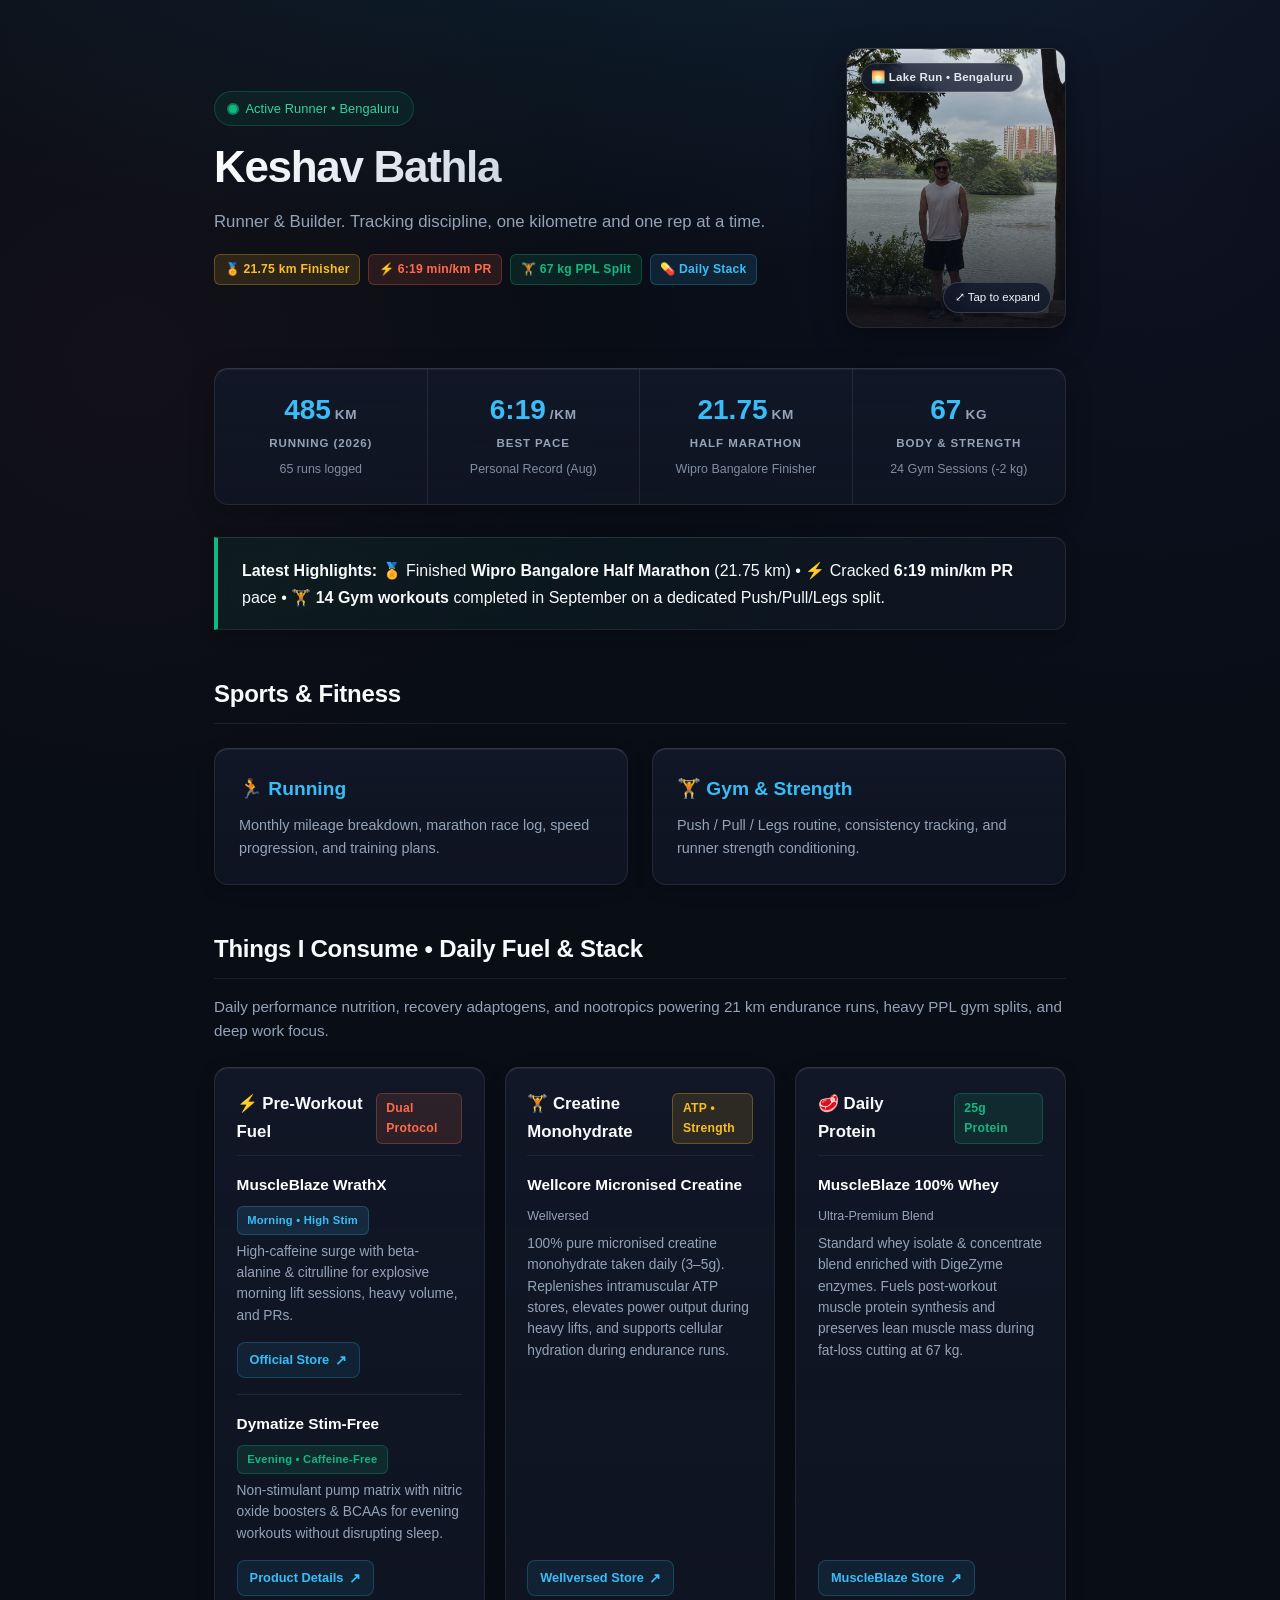
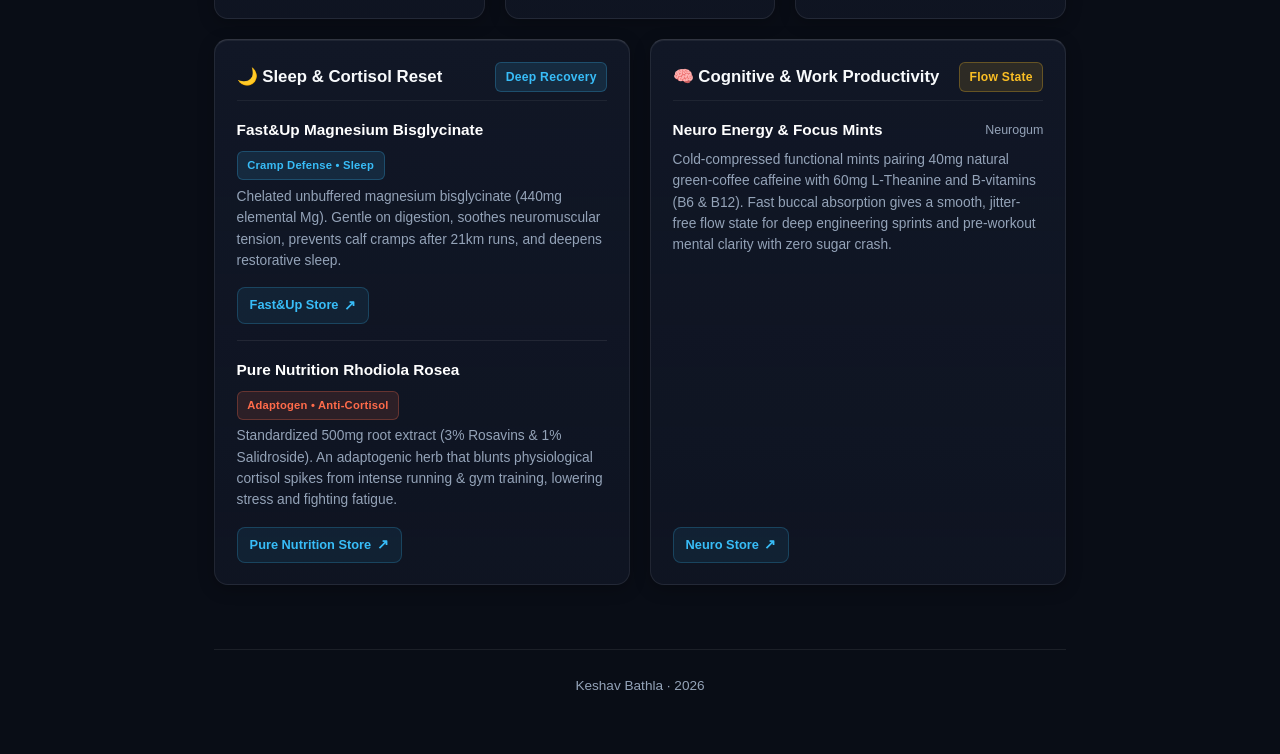
==== commit 24c5f755: "feat: add Things I Consume (daily fuel stack) with direct product links Co-authored-by: Cursor <curs" ====
--- a/index.html
+++ b/index.html
@@ -20,6 +20,7 @@
           <span class="badge gold">🏅 21.75 km Finisher</span>
           <span class="badge pink">⚡ 6:19 min/km PR</span>
           <span class="badge emerald">🏋️ 67 kg PPL Split</span>
+          <a href="#things-i-consume" class="badge" style="text-decoration: none; cursor: pointer; color: var(--accent);">💊 Daily Stack</a>
         </div>
       </div>
 
@@ -71,6 +72,144 @@
       </a>
     </div>
 
+    <section id="things-i-consume" style="margin-top: 1rem;">
+      <h2>Things I Consume &bull; Daily Fuel &amp; Stack</h2>
+      <p class="section-subtitle">Daily performance nutrition, recovery adaptogens, and nootropics powering 21 km endurance runs, heavy PPL gym splits, and deep work focus.</p>
+
+      <div class="stack-bento">
+        <!-- 1. Pre-Workout Protocol -->
+        <div class="stack-card stack-col-2">
+          <div>
+            <div class="stack-card-header">
+              <h3 class="stack-title">⚡ Pre-Workout Fuel</h3>
+              <span class="badge pink">Dual Protocol</span>
+            </div>
+
+            <div class="stack-item">
+              <div class="stack-item-head">
+                <span class="stack-prod-name">MuscleBlaze WrathX</span>
+                <span class="badge" style="font-size: 0.7rem;">Morning &bull; High Stim</span>
+              </div>
+              <p class="stack-desc">High-caffeine surge with beta-alanine &amp; citrulline for explosive morning lift sessions, heavy volume, and PRs.</p>
+              <a href="https://www.muscleblaze.com/sv/muscleblaze-pre-workout-wrathx/SP-99770" target="_blank" rel="noopener noreferrer" class="stack-link">
+                <span>Official Store</span> <span class="ext-arrow">&#8599;</span>
+              </a>
+            </div>
+
+            <div class="stack-divider"></div>
+
+            <div class="stack-item">
+              <div class="stack-item-head">
+                <span class="stack-prod-name">Dymatize Stim-Free</span>
+                <span class="badge emerald" style="font-size: 0.7rem;">Evening &bull; Caffeine-Free</span>
+              </div>
+              <p class="stack-desc">Non-stimulant pump matrix with nitric oxide boosters &amp; BCAAs for evening workouts without disrupting sleep.</p>
+              <a href="https://supp.co/products/dymatize-nutrition-caffeine-free-xpand-2x-fruit-punch-705016289240" target="_blank" rel="noopener noreferrer" class="stack-link">
+                <span>Product Details</span> <span class="ext-arrow">&#8599;</span>
+              </a>
+            </div>
+          </div>
+        </div>
+
+        <!-- 2. Creatine Monohydrate -->
+        <div class="stack-card stack-col-2">
+          <div>
+            <div class="stack-card-header">
+              <h3 class="stack-title">🏋️ Creatine Monohydrate</h3>
+              <span class="badge gold">ATP &bull; Strength</span>
+            </div>
+
+            <div class="stack-item">
+              <div class="stack-item-head">
+                <span class="stack-prod-name">Wellcore Micronised Creatine</span>
+                <span class="stack-brand">Wellversed</span>
+              </div>
+              <p class="stack-desc">100% pure micronised creatine monohydrate taken daily (3&ndash;5g). Replenishes intramuscular ATP stores, elevates power output during heavy lifts, and supports cellular hydration during endurance runs.</p>
+            </div>
+          </div>
+          <a href="https://wellversed.in/collections/wellcore-creatine-monohydrate-flavoured" target="_blank" rel="noopener noreferrer" class="stack-link">
+            <span>Wellversed Store</span> <span class="ext-arrow">&#8599;</span>
+          </a>
+        </div>
+
+        <!-- 3. Daily Protein -->
+        <div class="stack-card stack-col-2">
+          <div>
+            <div class="stack-card-header">
+              <h3 class="stack-title">🥩 Daily Protein</h3>
+              <span class="badge emerald">25g Protein</span>
+            </div>
+
+            <div class="stack-item">
+              <div class="stack-item-head">
+                <span class="stack-prod-name">MuscleBlaze 100% Whey</span>
+                <span class="stack-brand">Ultra-Premium Blend</span>
+              </div>
+              <p class="stack-desc">Standard whey isolate &amp; concentrate blend enriched with DigeZyme enzymes. Fuels post-workout muscle protein synthesis and preserves lean muscle mass during fat-loss cutting at 67 kg.</p>
+            </div>
+          </div>
+          <a href="https://www.muscleblaze.com/sv/muscleblaze-100-whey-protein-supplement-powder-with-digestive-enzyme/SP-33626" target="_blank" rel="noopener noreferrer" class="stack-link">
+            <span>MuscleBlaze Store</span> <span class="ext-arrow">&#8599;</span>
+          </a>
+        </div>
+
+        <!-- 4. Sleep, Rest & Cortisol Reset -->
+        <div class="stack-card stack-col-3">
+          <div>
+            <div class="stack-card-header">
+              <h3 class="stack-title">🌙 Sleep &amp; Cortisol Reset</h3>
+              <span class="badge">Deep Recovery</span>
+            </div>
+
+            <div class="stack-item">
+              <div class="stack-item-head">
+                <span class="stack-prod-name">Fast&amp;Up Magnesium Bisglycinate</span>
+                <span class="badge" style="font-size: 0.7rem;">Cramp Defense &bull; Sleep</span>
+              </div>
+              <p class="stack-desc">Chelated unbuffered magnesium bisglycinate (440mg elemental Mg). Gentle on digestion, soothes neuromuscular tension, prevents calf cramps after 21km runs, and deepens restorative sleep.</p>
+              <a href="https://in.fastandup.com/products/magnesium-bisglycinate-with-440mg-elemental-100-rda" target="_blank" rel="noopener noreferrer" class="stack-link">
+                <span>Fast&amp;Up Store</span> <span class="ext-arrow">&#8599;</span>
+              </a>
+            </div>
+
+            <div class="stack-divider"></div>
+
+            <div class="stack-item">
+              <div class="stack-item-head">
+                <span class="stack-prod-name">Pure Nutrition Rhodiola Rosea</span>
+                <span class="badge pink" style="font-size: 0.7rem;">Adaptogen &bull; Anti-Cortisol</span>
+              </div>
+              <p class="stack-desc">Standardized 500mg root extract (3% Rosavins &amp; 1% Salidroside). An adaptogenic herb that blunts physiological cortisol spikes from intense running &amp; gym training, lowering stress and fighting fatigue.</p>
+              <a href="https://purenutrition.in/products/pure-nutrition-rhodiola-rosea-root-extract-500mg-60-veg-capsules" target="_blank" rel="noopener noreferrer" class="stack-link">
+                <span>Pure Nutrition Store</span> <span class="ext-arrow">&#8599;</span>
+              </a>
+            </div>
+          </div>
+        </div>
+
+        <!-- 5. Workout & Work Productivity -->
+        <div class="stack-card stack-col-3">
+          <div>
+            <div class="stack-card-header">
+              <h3 class="stack-title">🧠 Cognitive &amp; Work Productivity</h3>
+              <span class="badge gold">Flow State</span>
+            </div>
+
+            <div class="stack-item">
+              <div class="stack-item-head">
+                <span class="stack-prod-name">Neuro Energy &amp; Focus Mints</span>
+                <span class="stack-brand">Neurogum</span>
+              </div>
+              <p class="stack-desc">Cold-compressed functional mints pairing 40mg natural green-coffee caffeine with 60mg L-Theanine and B-vitamins (B6 &amp; B12). Fast buccal absorption gives a smooth, jitter-free flow state for deep engineering sprints and pre-workout mental clarity with zero sugar crash.</p>
+            </div>
+          </div>
+          <a href="https://neurogum.com/products/energy-caffeine-mints" target="_blank" rel="noopener noreferrer" class="stack-link">
+            <span>Neuro Store</span> <span class="ext-arrow">&#8599;</span>
+          </a>
+        </div>
+      </div>
+    </section>
+
     <div class="footer">
       <p>Keshav Bathla &middot; 2026</p>
     </div>
--- a/style.css
+++ b/style.css
@@ -805,6 +805,142 @@
   }
 }
 
+/* Daily Stack & Fuel Bento */
+.section-subtitle {
+  color: var(--text-muted);
+  font-size: 0.95rem;
+  margin-top: 0.4rem;
+  margin-bottom: 1.5rem;
+  line-height: 1.6;
+}
+
+.stack-bento {
+  display: grid;
+  grid-template-columns: repeat(6, 1fr);
+  gap: 1.25rem;
+  margin-top: 1.25rem;
+}
+
+.stack-col-2 {
+  grid-column: span 2;
+}
+
+.stack-col-3 {
+  grid-column: span 3;
+}
+
+.stack-card {
+  background: linear-gradient(180deg, var(--surface) 0%, rgba(17, 23, 38, 0.75) 100%);
+  border: 1px solid var(--border);
+  border-top: 1px solid rgba(255, 255, 255, 0.14);
+  box-shadow: inset 0 1px 0 0 rgba(255, 255, 255, 0.06), 0 4px 16px rgba(0, 0, 0, 0.25);
+  border-radius: 14px;
+  padding: 1.35rem;
+  display: flex;
+  flex-direction: column;
+  justify-content: space-between;
+  transition: border-color 0.25s ease, transform 0.25s cubic-bezier(0.16, 1, 0.3, 1), box-shadow 0.25s ease;
+}
+
+.stack-card:hover {
+  border-color: rgba(56, 189, 248, 0.3);
+  border-top-color: rgba(56, 189, 248, 0.6);
+  transform: translateY(-2px);
+  box-shadow: inset 0 1px 0 0 rgba(255, 255, 255, 0.12), 0 10px 24px rgba(0, 0, 0, 0.35), 0 0 20px rgba(56, 189, 248, 0.08);
+}
+
+.stack-card-header {
+  display: flex;
+  align-items: center;
+  justify-content: space-between;
+  gap: 0.5rem;
+  margin-bottom: 1rem;
+  padding-bottom: 0.5rem;
+  border-bottom: 1px solid rgba(255, 255, 255, 0.06);
+}
+
+.stack-title {
+  font-size: 1.05rem;
+  font-weight: 700;
+  color: var(--text);
+  margin: 0;
+  display: flex;
+  align-items: center;
+  gap: 0.4rem;
+}
+
+.stack-item {
+  display: flex;
+  flex-direction: column;
+}
+
+.stack-item-head {
+  display: flex;
+  align-items: center;
+  justify-content: space-between;
+  gap: 0.5rem;
+  flex-wrap: wrap;
+  margin-bottom: 0.35rem;
+}
+
+.stack-prod-name {
+  font-size: 0.96rem;
+  font-weight: 600;
+  color: #fff;
+}
+
+.stack-brand {
+  font-size: 0.78rem;
+  color: var(--text-muted);
+  font-weight: 500;
+}
+
+.stack-desc {
+  font-size: 0.86rem;
+  color: var(--text-muted);
+  line-height: 1.55;
+  margin-bottom: 0.75rem;
+}
+
+.stack-divider {
+  height: 1px;
+  background: var(--border);
+  margin: 1rem 0;
+}
+
+.stack-link {
+  display: inline-flex;
+  align-items: center;
+  gap: 0.35rem;
+  align-self: flex-start;
+  font-size: 0.8rem;
+  font-weight: 600;
+  color: var(--accent);
+  text-decoration: none;
+  padding: 0.35rem 0.75rem;
+  background: rgba(56, 189, 248, 0.08);
+  border: 1px solid rgba(56, 189, 248, 0.22);
+  border-radius: 8px;
+  transition: all 0.2s ease;
+  margin-top: 0.25rem;
+}
+
+.stack-link:hover {
+  background: rgba(56, 189, 248, 0.18);
+  border-color: rgba(56, 189, 248, 0.45);
+  color: #fff;
+  transform: translateX(2px);
+}
+
+.stack-link .ext-arrow {
+  font-size: 0.85rem;
+  transition: transform 0.2s ease;
+}
+
+.stack-link:hover .ext-arrow {
+  transform: translate(1px, -1px);
+}
+
 /* Footer */
 .footer {
   margin-top: 4rem;
@@ -836,6 +972,19 @@
     width: 240px;
     height: 300px;
   }
+
+  .stack-bento {
+    grid-template-columns: repeat(2, 1fr);
+  }
+
+  .stack-col-2,
+  .stack-col-3 {
+    grid-column: span 1;
+  }
+
+  .stack-col-3:last-child {
+    grid-column: span 2;
+  }
 }
 
 @media (max-width: 680px) {
@@ -925,4 +1074,15 @@
   th, td {
     padding: 0.55rem 0.7rem;
   }
-}
+
+  .stack-bento {
+    grid-template-columns: 1fr;
+    gap: 1rem;
+  }
+
+  .stack-col-2,
+  .stack-col-3,
+  .stack-col-3:last-child {
+    grid-column: span 1;
+  }
+}
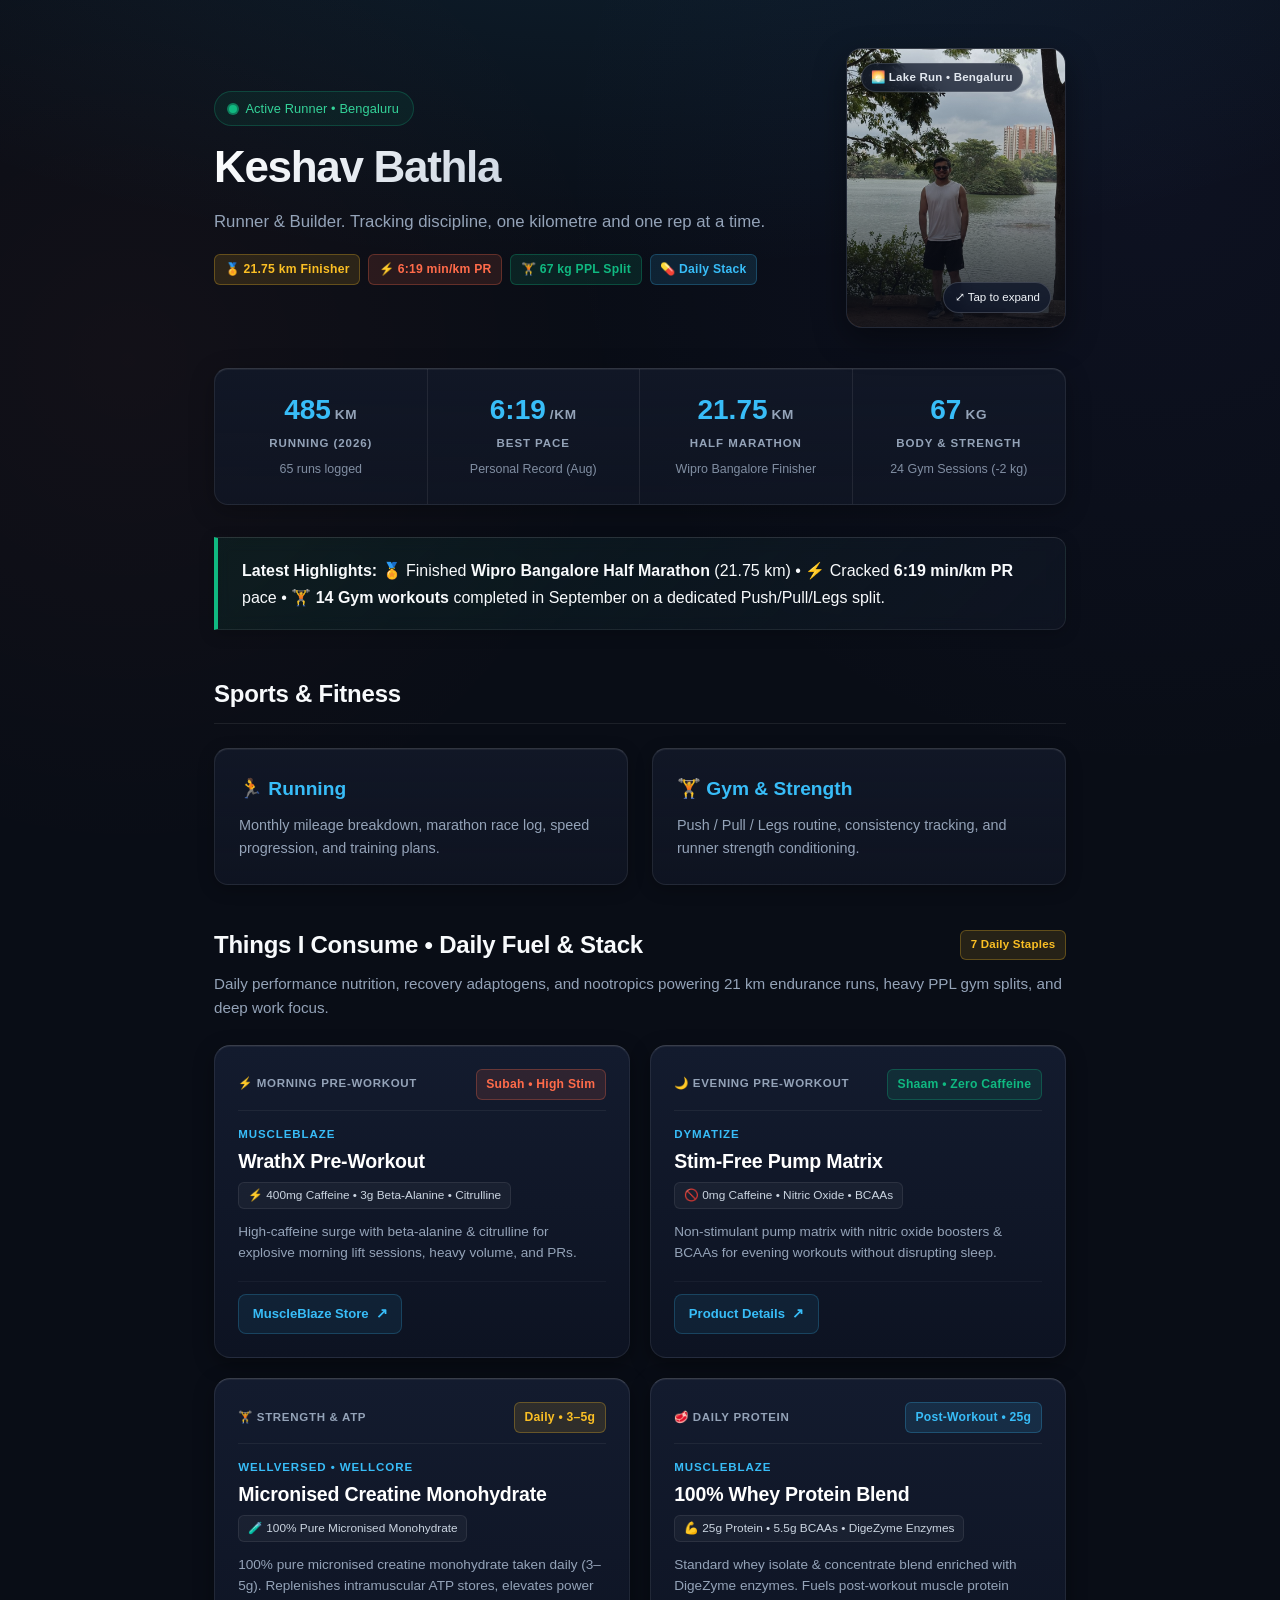
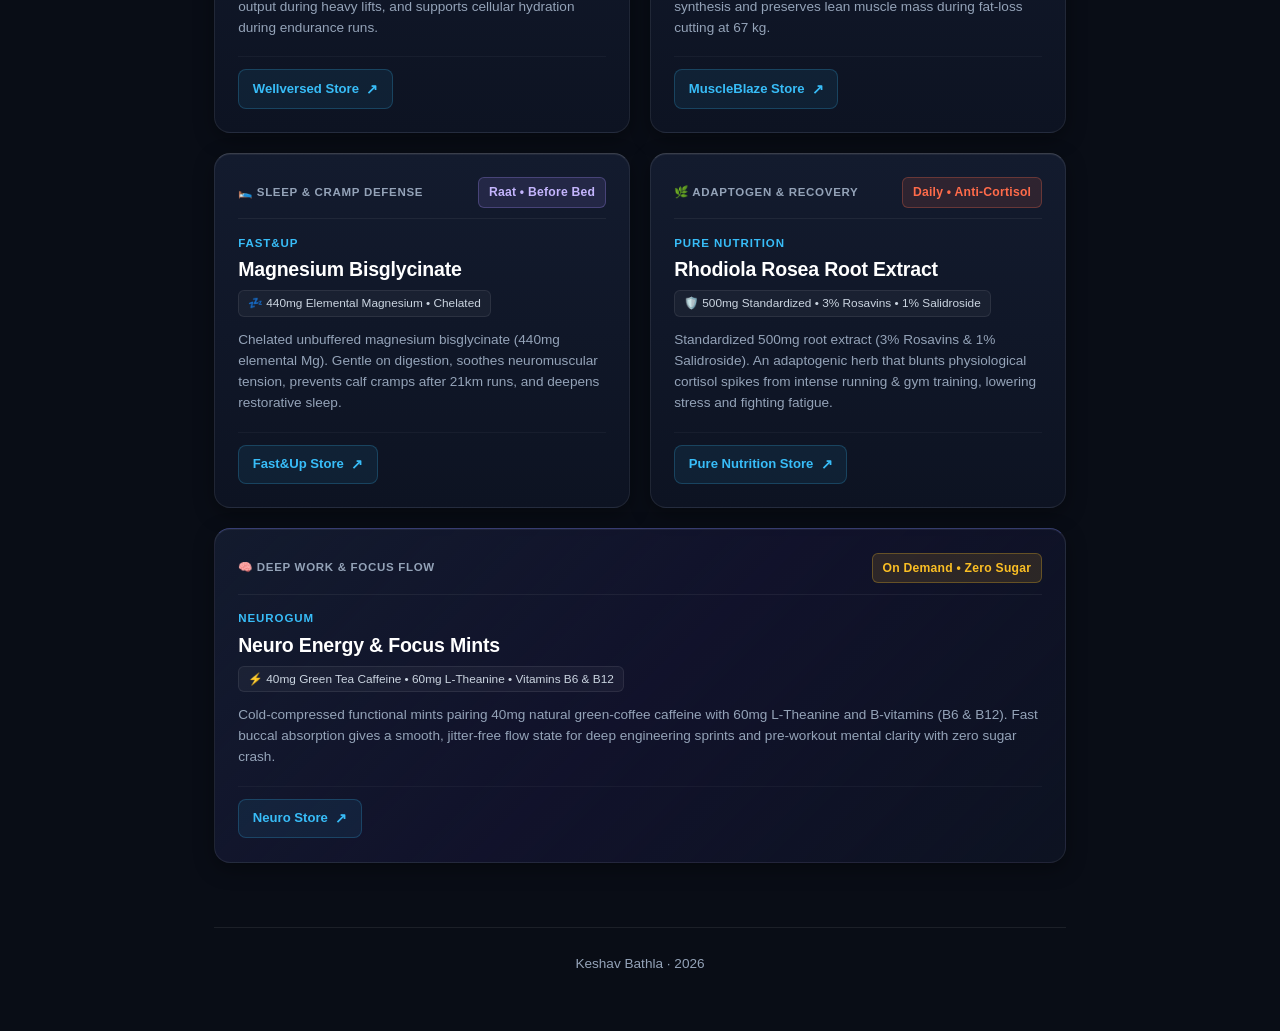
==== commit 90dcb44b: "feat: redesign Things I Consume with clean fuel cards, clear brand-product hierarchy, and cache-bust" ====
--- a/index.html
+++ b/index.html
@@ -4,7 +4,7 @@
   <meta charset="UTF-8">
   <meta name="viewport" content="width=device-width, initial-scale=1.0">
   <title>Keshav Bathla</title>
-  <link rel="stylesheet" href="style.css">
+  <link rel="stylesheet" href="style.css?v=2">
 </head>
 <body>
   <div class="container">
@@ -72,140 +72,173 @@
       </a>
     </div>
 
-    <section id="things-i-consume" style="margin-top: 1rem;">
-      <h2>Things I Consume &bull; Daily Fuel &amp; Stack</h2>
+    <section id="things-i-consume" style="margin-top: 2rem;">
+      <div style="display: flex; align-items: center; justify-content: space-between; flex-wrap: wrap; gap: 0.5rem; margin-top: 2.5rem; margin-bottom: 0.25rem;">
+        <h2 style="margin: 0; border-bottom: none; padding-bottom: 0;">Things I Consume &bull; Daily Fuel &amp; Stack</h2>
+        <span class="badge gold" style="font-size: 0.72rem;">7 Daily Staples</span>
+      </div>
       <p class="section-subtitle">Daily performance nutrition, recovery adaptogens, and nootropics powering 21 km endurance runs, heavy PPL gym splits, and deep work focus.</p>
 
-      <div class="stack-bento">
-        <!-- 1. Pre-Workout Protocol -->
-        <div class="stack-card stack-col-2">
-          <div>
-            <div class="stack-card-header">
-              <h3 class="stack-title">⚡ Pre-Workout Fuel</h3>
-              <span class="badge pink">Dual Protocol</span>
-            </div>
-
-            <div class="stack-item">
-              <div class="stack-item-head">
-                <span class="stack-prod-name">MuscleBlaze WrathX</span>
-                <span class="badge" style="font-size: 0.7rem;">Morning &bull; High Stim</span>
-              </div>
-              <p class="stack-desc">High-caffeine surge with beta-alanine &amp; citrulline for explosive morning lift sessions, heavy volume, and PRs.</p>
-              <a href="https://www.muscleblaze.com/sv/muscleblaze-pre-workout-wrathx/SP-99770" target="_blank" rel="noopener noreferrer" class="stack-link">
-                <span>Official Store</span> <span class="ext-arrow">&#8599;</span>
-              </a>
-            </div>
-
-            <div class="stack-divider"></div>
-
-            <div class="stack-item">
-              <div class="stack-item-head">
-                <span class="stack-prod-name">Dymatize Stim-Free</span>
-                <span class="badge emerald" style="font-size: 0.7rem;">Evening &bull; Caffeine-Free</span>
-              </div>
-              <p class="stack-desc">Non-stimulant pump matrix with nitric oxide boosters &amp; BCAAs for evening workouts without disrupting sleep.</p>
-              <a href="https://supp.co/products/dymatize-nutrition-caffeine-free-xpand-2x-fruit-punch-705016289240" target="_blank" rel="noopener noreferrer" class="stack-link">
-                <span>Product Details</span> <span class="ext-arrow">&#8599;</span>
-              </a>
-            </div>
-          </div>
-        </div>
-
-        <!-- 2. Creatine Monohydrate -->
-        <div class="stack-card stack-col-2">
-          <div>
-            <div class="stack-card-header">
-              <h3 class="stack-title">🏋️ Creatine Monohydrate</h3>
-              <span class="badge gold">ATP &bull; Strength</span>
-            </div>
-
-            <div class="stack-item">
-              <div class="stack-item-head">
-                <span class="stack-prod-name">Wellcore Micronised Creatine</span>
-                <span class="stack-brand">Wellversed</span>
-              </div>
-              <p class="stack-desc">100% pure micronised creatine monohydrate taken daily (3&ndash;5g). Replenishes intramuscular ATP stores, elevates power output during heavy lifts, and supports cellular hydration during endurance runs.</p>
-            </div>
-          </div>
-          <a href="https://wellversed.in/collections/wellcore-creatine-monohydrate-flavoured" target="_blank" rel="noopener noreferrer" class="stack-link">
-            <span>Wellversed Store</span> <span class="ext-arrow">&#8599;</span>
-          </a>
-        </div>
-
-        <!-- 3. Daily Protein -->
-        <div class="stack-card stack-col-2">
-          <div>
-            <div class="stack-card-header">
-              <h3 class="stack-title">🥩 Daily Protein</h3>
-              <span class="badge emerald">25g Protein</span>
-            </div>
-
-            <div class="stack-item">
-              <div class="stack-item-head">
-                <span class="stack-prod-name">MuscleBlaze 100% Whey</span>
-                <span class="stack-brand">Ultra-Premium Blend</span>
-              </div>
-              <p class="stack-desc">Standard whey isolate &amp; concentrate blend enriched with DigeZyme enzymes. Fuels post-workout muscle protein synthesis and preserves lean muscle mass during fat-loss cutting at 67 kg.</p>
-            </div>
-          </div>
-          <a href="https://www.muscleblaze.com/sv/muscleblaze-100-whey-protein-supplement-powder-with-digestive-enzyme/SP-33626" target="_blank" rel="noopener noreferrer" class="stack-link">
-            <span>MuscleBlaze Store</span> <span class="ext-arrow">&#8599;</span>
-          </a>
-        </div>
-
-        <!-- 4. Sleep, Rest & Cortisol Reset -->
-        <div class="stack-card stack-col-3">
-          <div>
-            <div class="stack-card-header">
-              <h3 class="stack-title">🌙 Sleep &amp; Cortisol Reset</h3>
-              <span class="badge">Deep Recovery</span>
-            </div>
-
-            <div class="stack-item">
-              <div class="stack-item-head">
-                <span class="stack-prod-name">Fast&amp;Up Magnesium Bisglycinate</span>
-                <span class="badge" style="font-size: 0.7rem;">Cramp Defense &bull; Sleep</span>
-              </div>
-              <p class="stack-desc">Chelated unbuffered magnesium bisglycinate (440mg elemental Mg). Gentle on digestion, soothes neuromuscular tension, prevents calf cramps after 21km runs, and deepens restorative sleep.</p>
-              <a href="https://in.fastandup.com/products/magnesium-bisglycinate-with-440mg-elemental-100-rda" target="_blank" rel="noopener noreferrer" class="stack-link">
-                <span>Fast&amp;Up Store</span> <span class="ext-arrow">&#8599;</span>
-              </a>
-            </div>
-
-            <div class="stack-divider"></div>
-
-            <div class="stack-item">
-              <div class="stack-item-head">
-                <span class="stack-prod-name">Pure Nutrition Rhodiola Rosea</span>
-                <span class="badge pink" style="font-size: 0.7rem;">Adaptogen &bull; Anti-Cortisol</span>
-              </div>
-              <p class="stack-desc">Standardized 500mg root extract (3% Rosavins &amp; 1% Salidroside). An adaptogenic herb that blunts physiological cortisol spikes from intense running &amp; gym training, lowering stress and fighting fatigue.</p>
-              <a href="https://purenutrition.in/products/pure-nutrition-rhodiola-rosea-root-extract-500mg-60-veg-capsules" target="_blank" rel="noopener noreferrer" class="stack-link">
-                <span>Pure Nutrition Store</span> <span class="ext-arrow">&#8599;</span>
-              </a>
-            </div>
-          </div>
-        </div>
-
-        <!-- 5. Workout & Work Productivity -->
-        <div class="stack-card stack-col-3">
-          <div>
-            <div class="stack-card-header">
-              <h3 class="stack-title">🧠 Cognitive &amp; Work Productivity</h3>
-              <span class="badge gold">Flow State</span>
-            </div>
-
-            <div class="stack-item">
-              <div class="stack-item-head">
-                <span class="stack-prod-name">Neuro Energy &amp; Focus Mints</span>
-                <span class="stack-brand">Neurogum</span>
-              </div>
-              <p class="stack-desc">Cold-compressed functional mints pairing 40mg natural green-coffee caffeine with 60mg L-Theanine and B-vitamins (B6 &amp; B12). Fast buccal absorption gives a smooth, jitter-free flow state for deep engineering sprints and pre-workout mental clarity with zero sugar crash.</p>
-            </div>
-          </div>
-          <a href="https://neurogum.com/products/energy-caffeine-mints" target="_blank" rel="noopener noreferrer" class="stack-link">
-            <span>Neuro Store</span> <span class="ext-arrow">&#8599;</span>
-          </a>
+      <div class="fuel-grid">
+        <!-- 1. Pre-Workout Morning -->
+        <div class="fuel-card">
+          <div>
+            <div class="fuel-card-header">
+              <div class="fuel-category">
+                <span>⚡ Morning Pre-Workout</span>
+              </div>
+              <span class="badge coral">Subah &bull; High Stim</span>
+            </div>
+            <div class="fuel-card-body">
+              <div class="fuel-brand">MuscleBlaze</div>
+              <h3 class="fuel-title">WrathX Pre-Workout</h3>
+              <div class="fuel-spec">⚡ 400mg Caffeine &bull; 3g Beta-Alanine &bull; Citrulline</div>
+              <p class="fuel-desc">High-caffeine surge with beta-alanine &amp; citrulline for explosive morning lift sessions, heavy volume, and PRs.</p>
+            </div>
+          </div>
+          <div class="fuel-card-footer">
+            <a href="https://www.muscleblaze.com/sv/muscleblaze-pre-workout-wrathx/SP-99770" target="_blank" rel="noopener noreferrer" class="fuel-cta">
+              <span>MuscleBlaze Store</span> <span class="ext-arrow">&#8599;</span>
+            </a>
+          </div>
+        </div>
+
+        <!-- 2. Pre-Workout Evening -->
+        <div class="fuel-card">
+          <div>
+            <div class="fuel-card-header">
+              <div class="fuel-category">
+                <span>🌙 Evening Pre-Workout</span>
+              </div>
+              <span class="badge emerald">Shaam &bull; Zero Caffeine</span>
+            </div>
+            <div class="fuel-card-body">
+              <div class="fuel-brand">Dymatize</div>
+              <h3 class="fuel-title">Stim-Free Pump Matrix</h3>
+              <div class="fuel-spec">🚫 0mg Caffeine &bull; Nitric Oxide &bull; BCAAs</div>
+              <p class="fuel-desc">Non-stimulant pump matrix with nitric oxide boosters &amp; BCAAs for evening workouts without disrupting sleep.</p>
+            </div>
+          </div>
+          <div class="fuel-card-footer">
+            <a href="https://supp.co/products/dymatize-nutrition-caffeine-free-xpand-2x-fruit-punch-705016289240" target="_blank" rel="noopener noreferrer" class="fuel-cta">
+              <span>Product Details</span> <span class="ext-arrow">&#8599;</span>
+            </a>
+          </div>
+        </div>
+
+        <!-- 3. Creatine Monohydrate -->
+        <div class="fuel-card">
+          <div>
+            <div class="fuel-card-header">
+              <div class="fuel-category">
+                <span>🏋️ Strength &amp; ATP</span>
+              </div>
+              <span class="badge gold">Daily &bull; 3&ndash;5g</span>
+            </div>
+            <div class="fuel-card-body">
+              <div class="fuel-brand">Wellversed &bull; Wellcore</div>
+              <h3 class="fuel-title">Micronised Creatine Monohydrate</h3>
+              <div class="fuel-spec">🧪 100% Pure Micronised Monohydrate</div>
+              <p class="fuel-desc">100% pure micronised creatine monohydrate taken daily (3&ndash;5g). Replenishes intramuscular ATP stores, elevates power output during heavy lifts, and supports cellular hydration during endurance runs.</p>
+            </div>
+          </div>
+          <div class="fuel-card-footer">
+            <a href="https://wellversed.in/collections/wellcore-creatine-monohydrate-flavoured" target="_blank" rel="noopener noreferrer" class="fuel-cta">
+              <span>Wellversed Store</span> <span class="ext-arrow">&#8599;</span>
+            </a>
+          </div>
+        </div>
+
+        <!-- 4. Daily Protein -->
+        <div class="fuel-card">
+          <div>
+            <div class="fuel-card-header">
+              <div class="fuel-category">
+                <span>🥩 Daily Protein</span>
+              </div>
+              <span class="badge">Post-Workout &bull; 25g</span>
+            </div>
+            <div class="fuel-card-body">
+              <div class="fuel-brand">MuscleBlaze</div>
+              <h3 class="fuel-title">100% Whey Protein Blend</h3>
+              <div class="fuel-spec">💪 25g Protein &bull; 5.5g BCAAs &bull; DigeZyme Enzymes</div>
+              <p class="fuel-desc">Standard whey isolate &amp; concentrate blend enriched with DigeZyme enzymes. Fuels post-workout muscle protein synthesis and preserves lean muscle mass during fat-loss cutting at 67 kg.</p>
+            </div>
+          </div>
+          <div class="fuel-card-footer">
+            <a href="https://www.muscleblaze.com/sv/muscleblaze-100-whey-protein-supplement-powder-with-digestive-enzyme/SP-33626" target="_blank" rel="noopener noreferrer" class="fuel-cta">
+              <span>MuscleBlaze Store</span> <span class="ext-arrow">&#8599;</span>
+            </a>
+          </div>
+        </div>
+
+        <!-- 5. Sleep & Muscle Recovery -->
+        <div class="fuel-card">
+          <div>
+            <div class="fuel-card-header">
+              <div class="fuel-category">
+                <span>🛌 Sleep &amp; Cramp Defense</span>
+              </div>
+              <span class="badge purple">Raat &bull; Before Bed</span>
+            </div>
+            <div class="fuel-card-body">
+              <div class="fuel-brand">Fast&amp;Up</div>
+              <h3 class="fuel-title">Magnesium Bisglycinate</h3>
+              <div class="fuel-spec">💤 440mg Elemental Magnesium &bull; Chelated</div>
+              <p class="fuel-desc">Chelated unbuffered magnesium bisglycinate (440mg elemental Mg). Gentle on digestion, soothes neuromuscular tension, prevents calf cramps after 21km runs, and deepens restorative sleep.</p>
+            </div>
+          </div>
+          <div class="fuel-card-footer">
+            <a href="https://in.fastandup.com/products/magnesium-bisglycinate-with-440mg-elemental-100-rda" target="_blank" rel="noopener noreferrer" class="fuel-cta">
+              <span>Fast&amp;Up Store</span> <span class="ext-arrow">&#8599;</span>
+            </a>
+          </div>
+        </div>
+
+        <!-- 6. Adaptogen & Cortisol Reset -->
+        <div class="fuel-card">
+          <div>
+            <div class="fuel-card-header">
+              <div class="fuel-category">
+                <span>🌿 Adaptogen &amp; Recovery</span>
+              </div>
+              <span class="badge pink">Daily &bull; Anti-Cortisol</span>
+            </div>
+            <div class="fuel-card-body">
+              <div class="fuel-brand">Pure Nutrition</div>
+              <h3 class="fuel-title">Rhodiola Rosea Root Extract</h3>
+              <div class="fuel-spec">🛡️ 500mg Standardized &bull; 3% Rosavins &bull; 1% Salidroside</div>
+              <p class="fuel-desc">Standardized 500mg root extract (3% Rosavins &amp; 1% Salidroside). An adaptogenic herb that blunts physiological cortisol spikes from intense running &amp; gym training, lowering stress and fighting fatigue.</p>
+            </div>
+          </div>
+          <div class="fuel-card-footer">
+            <a href="https://purenutrition.in/products/pure-nutrition-rhodiola-rosea-root-extract-500mg-60-veg-capsules" target="_blank" rel="noopener noreferrer" class="fuel-cta">
+              <span>Pure Nutrition Store</span> <span class="ext-arrow">&#8599;</span>
+            </a>
+          </div>
+        </div>
+
+        <!-- 7. Cognitive & Deep Work Mints (Spans full width on desktop) -->
+        <div class="fuel-card fuel-feature">
+          <div>
+            <div class="fuel-card-header">
+              <div class="fuel-category">
+                <span>🧠 Deep Work &amp; Focus Flow</span>
+              </div>
+              <span class="badge gold">On Demand &bull; Zero Sugar</span>
+            </div>
+            <div class="fuel-card-body">
+              <div class="fuel-brand">Neurogum</div>
+              <h3 class="fuel-title">Neuro Energy &amp; Focus Mints</h3>
+              <div class="fuel-spec">⚡ 40mg Green Tea Caffeine &bull; 60mg L-Theanine &bull; Vitamins B6 &amp; B12</div>
+              <p class="fuel-desc">Cold-compressed functional mints pairing 40mg natural green-coffee caffeine with 60mg L-Theanine and B-vitamins (B6 &amp; B12). Fast buccal absorption gives a smooth, jitter-free flow state for deep engineering sprints and pre-workout mental clarity with zero sugar crash.</p>
+            </div>
+          </div>
+          <div class="fuel-card-footer">
+            <a href="https://neurogum.com/products/energy-caffeine-mints" target="_blank" rel="noopener noreferrer" class="fuel-cta">
+              <span>Neuro Store</span> <span class="ext-arrow">&#8599;</span>
+            </a>
+          </div>
         </div>
       </div>
     </section>
--- a/style.css
+++ b/style.css
@@ -695,6 +695,12 @@
   border-color: rgba(16, 185, 129, 0.28);
 }
 
+.badge.purple {
+  background: rgba(167, 139, 250, 0.12);
+  color: #c4b5fd;
+  border-color: rgba(167, 139, 250, 0.28);
+}
+
 /* Strong in tables */
 td strong {
   color: var(--accent);
@@ -805,7 +811,7 @@
   }
 }
 
-/* Daily Stack & Fuel Bento */
+/* Daily Fuel & Stack System */
 .section-subtitle {
   color: var(--text-muted);
   font-size: 0.95rem;
@@ -814,132 +820,163 @@
   line-height: 1.6;
 }
 
-.stack-bento {
+.fuel-grid {
   display: grid;
-  grid-template-columns: repeat(6, 1fr);
+  grid-template-columns: repeat(2, 1fr);
   gap: 1.25rem;
   margin-top: 1.25rem;
 }
 
-.stack-col-2 {
-  grid-column: span 2;
-}
-
-.stack-col-3 {
-  grid-column: span 3;
-}
-
-.stack-card {
-  background: linear-gradient(180deg, var(--surface) 0%, rgba(17, 23, 38, 0.75) 100%);
-  border: 1px solid var(--border);
-  border-top: 1px solid rgba(255, 255, 255, 0.14);
-  box-shadow: inset 0 1px 0 0 rgba(255, 255, 255, 0.06), 0 4px 16px rgba(0, 0, 0, 0.25);
-  border-radius: 14px;
-  padding: 1.35rem;
+.fuel-card {
+  position: relative;
+  background: linear-gradient(180deg, #131b2e 0%, #0d1322 100%);
+  border: 1px solid rgba(255, 255, 255, 0.08);
+  border-top: 1px solid rgba(255, 255, 255, 0.18);
+  box-shadow: inset 0 1px 0 0 rgba(255, 255, 255, 0.06), 0 6px 20px rgba(0, 0, 0, 0.35);
+  border-radius: 16px;
+  padding: 1.45rem;
   display: flex;
   flex-direction: column;
   justify-content: space-between;
   transition: border-color 0.25s ease, transform 0.25s cubic-bezier(0.16, 1, 0.3, 1), box-shadow 0.25s ease;
 }
 
-.stack-card:hover {
-  border-color: rgba(56, 189, 248, 0.3);
-  border-top-color: rgba(56, 189, 248, 0.6);
-  transform: translateY(-2px);
-  box-shadow: inset 0 1px 0 0 rgba(255, 255, 255, 0.12), 0 10px 24px rgba(0, 0, 0, 0.35), 0 0 20px rgba(56, 189, 248, 0.08);
-}
-
-.stack-card-header {
+.fuel-card:hover {
+  border-color: rgba(56, 189, 248, 0.35);
+  border-top-color: rgba(56, 189, 248, 0.7);
+  transform: translateY(-3px);
+  box-shadow: inset 0 1px 0 0 rgba(255, 255, 255, 0.12), 0 14px 32px rgba(0, 0, 0, 0.45), 0 0 24px rgba(56, 189, 248, 0.08);
+}
+
+.fuel-card.fuel-feature {
+  grid-column: span 2;
+  background: linear-gradient(135deg, #131b2e 0%, rgba(30, 27, 75, 0.4) 50%, #0d1322 100%);
+  border-top: 1px solid rgba(129, 140, 248, 0.35);
+}
+
+.fuel-card.fuel-feature:hover {
+  border-color: rgba(129, 140, 248, 0.4);
+  border-top-color: rgba(129, 140, 248, 0.75);
+  box-shadow: inset 0 1px 0 0 rgba(255, 255, 255, 0.14), 0 14px 32px rgba(0, 0, 0, 0.45), 0 0 24px rgba(129, 140, 248, 0.12);
+}
+
+.fuel-card-header {
   display: flex;
   align-items: center;
   justify-content: space-between;
   gap: 0.5rem;
-  margin-bottom: 1rem;
-  padding-bottom: 0.5rem;
+  margin-bottom: 0.9rem;
+  padding-bottom: 0.65rem;
   border-bottom: 1px solid rgba(255, 255, 255, 0.06);
 }
 
-.stack-title {
-  font-size: 1.05rem;
+.fuel-category {
+  display: inline-flex;
+  align-items: center;
+  gap: 0.4rem;
+  font-size: 0.72rem;
   font-weight: 700;
-  color: var(--text);
-  margin: 0;
-  display: flex;
-  align-items: center;
-  gap: 0.4rem;
-}
-
-.stack-item {
+  text-transform: uppercase;
+  letter-spacing: 0.06em;
+  color: var(--text-muted);
+}
+
+.fuel-card-body {
+  flex-grow: 1;
   display: flex;
   flex-direction: column;
 }
 
-.stack-item-head {
-  display: flex;
-  align-items: center;
-  justify-content: space-between;
-  gap: 0.5rem;
-  flex-wrap: wrap;
-  margin-bottom: 0.35rem;
-}
-
-.stack-prod-name {
-  font-size: 0.96rem;
-  font-weight: 600;
-  color: #fff;
-}
-
-.stack-brand {
-  font-size: 0.78rem;
-  color: var(--text-muted);
+.fuel-brand {
+  font-size: 0.72rem;
+  font-weight: 700;
+  text-transform: uppercase;
+  letter-spacing: 0.08em;
+  color: var(--accent);
+  margin-bottom: 0.25rem;
+}
+
+.fuel-title {
+  font-size: 1.22rem;
+  font-weight: 700;
+  color: #ffffff;
+  margin: 0 0 0.55rem 0;
+  line-height: 1.25;
+  letter-spacing: -0.01em;
+}
+
+.fuel-spec {
+  display: inline-flex;
+  align-items: center;
+  width: fit-content;
+  max-width: 100%;
+  font-size: 0.74rem;
   font-weight: 500;
-}
-
-.stack-desc {
-  font-size: 0.86rem;
+  color: #cbd5e1;
+  background: rgba(255, 255, 255, 0.04);
+  border: 1px solid rgba(255, 255, 255, 0.08);
+  border-radius: 6px;
+  padding: 0.25rem 0.55rem;
+  margin-bottom: 0.75rem;
+  line-height: 1.4;
+}
+
+.fuel-desc {
+  font-size: 0.85rem;
   color: var(--text-muted);
   line-height: 1.55;
-  margin-bottom: 0.75rem;
-}
-
-.stack-divider {
-  height: 1px;
-  background: var(--border);
-  margin: 1rem 0;
-}
-
-.stack-link {
+  margin-bottom: 1.15rem;
+}
+
+.fuel-card-footer {
+  display: flex;
+  align-items: center;
+  justify-content: flex-start;
+  padding-top: 0.75rem;
+  border-top: 1px solid rgba(255, 255, 255, 0.04);
+}
+
+.fuel-cta {
   display: inline-flex;
   align-items: center;
-  gap: 0.35rem;
-  align-self: flex-start;
-  font-size: 0.8rem;
+  gap: 0.45rem;
+  font-size: 0.82rem;
   font-weight: 600;
   color: var(--accent);
   text-decoration: none;
-  padding: 0.35rem 0.75rem;
+  padding: 0.45rem 0.85rem;
   background: rgba(56, 189, 248, 0.08);
   border: 1px solid rgba(56, 189, 248, 0.22);
   border-radius: 8px;
-  transition: all 0.2s ease;
-  margin-top: 0.25rem;
-}
-
-.stack-link:hover {
+  transition: all 0.2s cubic-bezier(0.16, 1, 0.3, 1);
+}
+
+.fuel-cta:hover {
   background: rgba(56, 189, 248, 0.18);
   border-color: rgba(56, 189, 248, 0.45);
-  color: #fff;
-  transform: translateX(2px);
-}
-
-.stack-link .ext-arrow {
+  color: #ffffff;
+  transform: translateY(-1px);
+}
+
+.fuel-cta .ext-arrow {
   font-size: 0.85rem;
   transition: transform 0.2s ease;
 }
 
-.stack-link:hover .ext-arrow {
-  transform: translate(1px, -1px);
-}
+.fuel-cta:hover .ext-arrow {
+  transform: translate(2px, -2px);
+}
+
+/* Backward compatibility aliases */
+.stack-bento { display: grid; grid-template-columns: repeat(2, 1fr); gap: 1.25rem; }
+.stack-col-2, .stack-col-3 { grid-column: span 1; }
+.stack-card { background: linear-gradient(180deg, #131b2e 0%, #0d1322 100%); border: 1px solid var(--border); border-top: 1px solid rgba(255, 255, 255, 0.14); border-radius: 14px; padding: 1.35rem; }
+.stack-card-header { display: flex; align-items: center; justify-content: space-between; margin-bottom: 1rem; }
+.stack-title { font-size: 1.05rem; font-weight: 700; color: var(--text); margin: 0; }
+.stack-prod-name { font-size: 0.96rem; font-weight: 600; color: #fff; }
+.stack-brand { font-size: 0.78rem; color: var(--accent); font-weight: 600; text-transform: uppercase; }
+.stack-desc { font-size: 0.86rem; color: var(--text-muted); line-height: 1.55; }
+.stack-link { display: inline-flex; align-items: center; gap: 0.35rem; font-size: 0.8rem; font-weight: 600; color: var(--accent); text-decoration: none; padding: 0.35rem 0.75rem; background: rgba(56, 189, 248, 0.08); border: 1px solid rgba(56, 189, 248, 0.22); border-radius: 8px; }
 
 /* Footer */
 .footer {
@@ -973,8 +1010,14 @@
     height: 300px;
   }
 
+  .fuel-grid,
   .stack-bento {
-    grid-template-columns: repeat(2, 1fr);
+    grid-template-columns: 1fr;
+    gap: 1.15rem;
+  }
+
+  .fuel-card.fuel-feature {
+    grid-column: span 1;
   }
 
   .stack-col-2,
@@ -983,7 +1026,7 @@
   }
 
   .stack-col-3:last-child {
-    grid-column: span 2;
+    grid-column: span 1;
   }
 }
 
@@ -1075,11 +1118,21 @@
     padding: 0.55rem 0.7rem;
   }
 
+  .fuel-grid,
   .stack-bento {
     grid-template-columns: 1fr;
     gap: 1rem;
   }
 
+  .fuel-card {
+    padding: 1.25rem 1.15rem;
+  }
+
+  .fuel-title {
+    font-size: 1.15rem;
+  }
+
+  .fuel-card.fuel-feature,
   .stack-col-2,
   .stack-col-3,
   .stack-col-3:last-child {
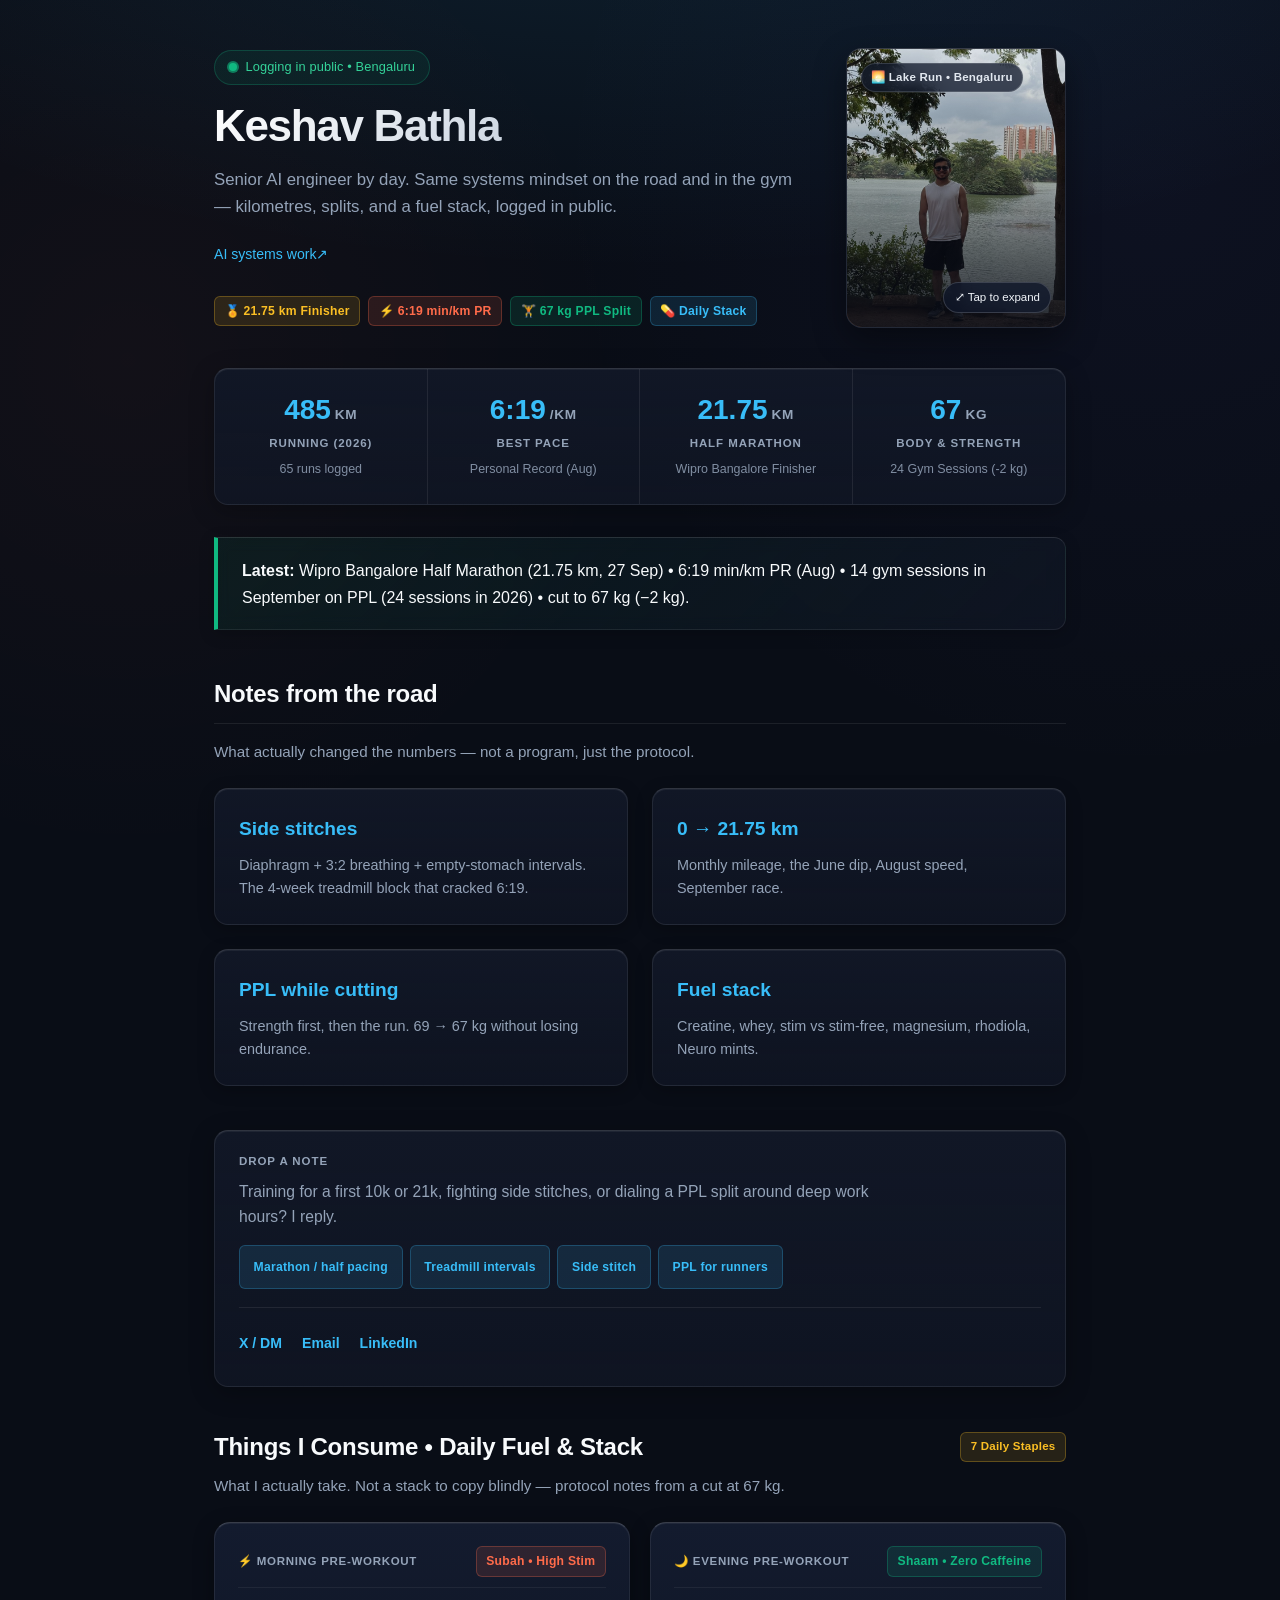
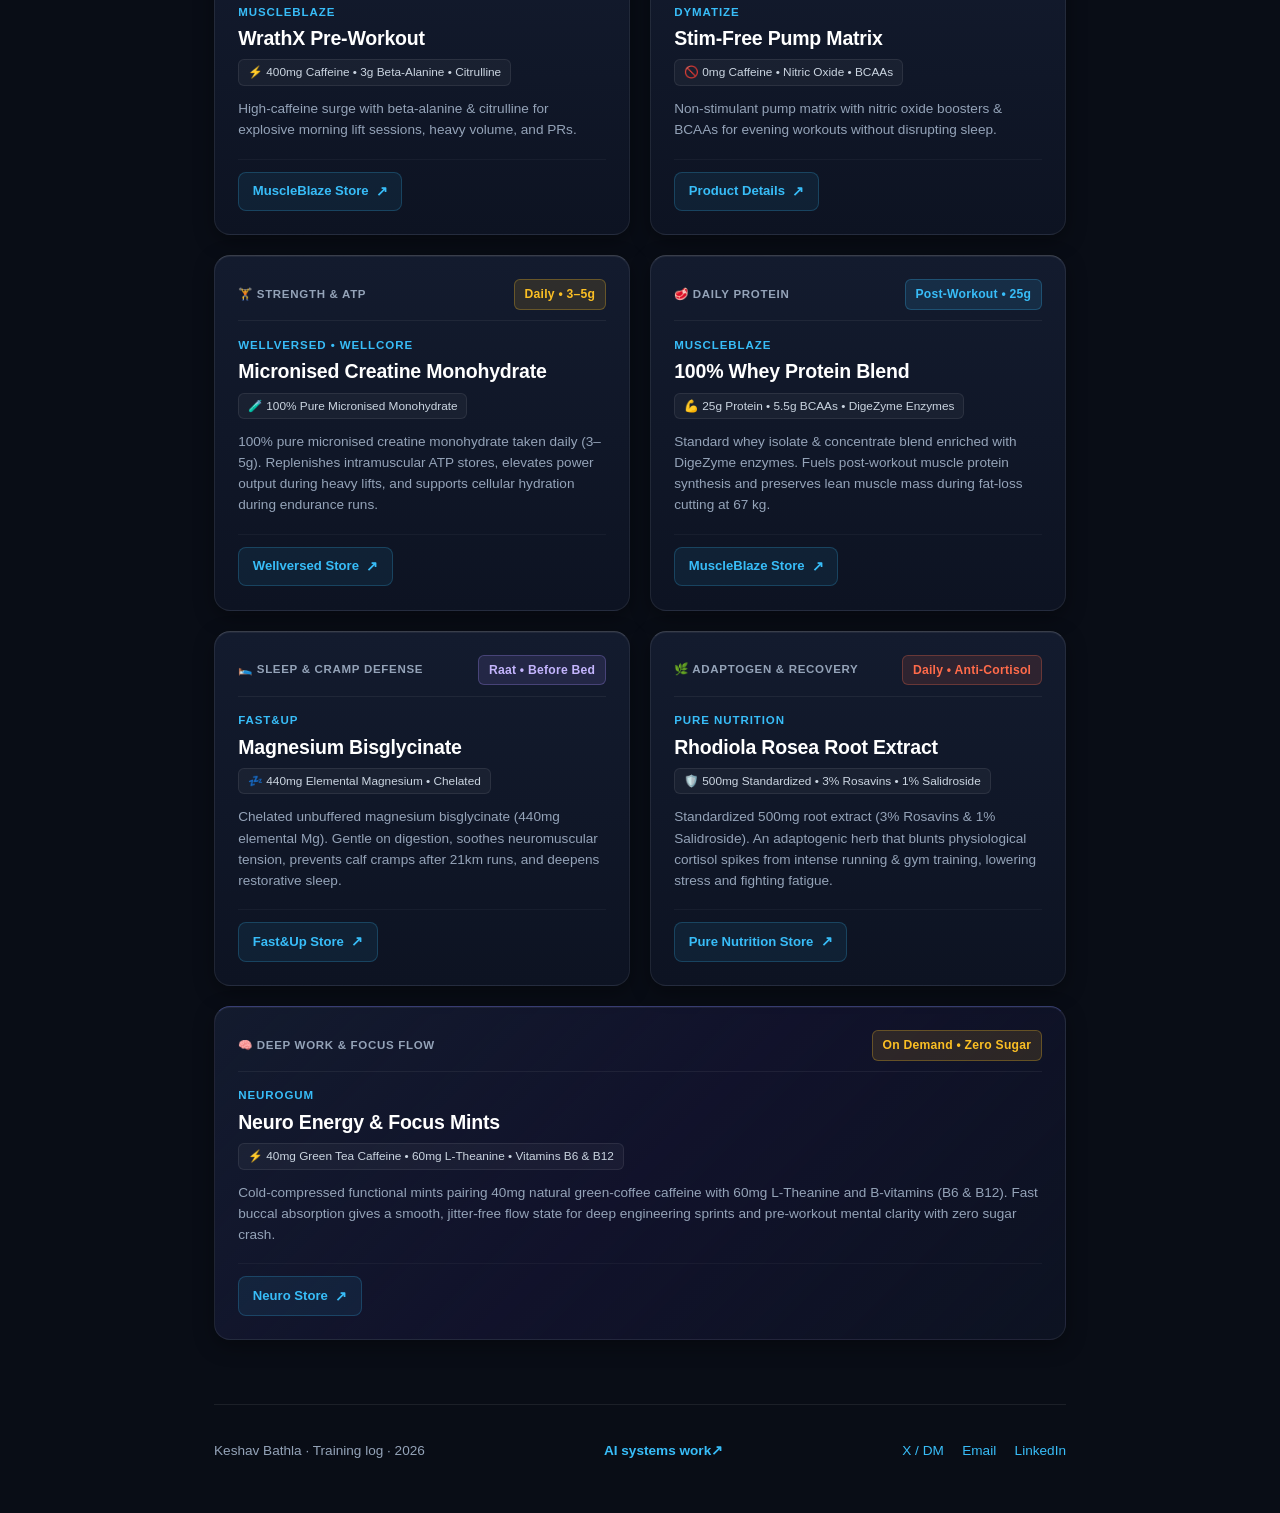
==== commit 1ca3b481: "feat: integrate playbook, Drop a Note peer consultation strip, and dual-identity brand system Co-aut" ====
--- a/index.html
+++ b/index.html
@@ -3,8 +3,17 @@
 <head>
   <meta charset="UTF-8">
   <meta name="viewport" content="width=device-width, initial-scale=1.0">
-  <title>Keshav Bathla</title>
-  <link rel="stylesheet" href="style.css?v=2">
+  <title>Keshav Bathla — Training Log</title>
+  <meta name="description" content="Public training log: Wipro Bangalore Half Marathon 21.75 km, 6:19 min/km PR, PPL at 67 kg. Notes on side stitches, splits, and fuel.">
+  <link rel="canonical" href="https://keshav-harness.github.io/">
+  <meta property="og:title" content="Keshav Bathla — Training Log">
+  <meta property="og:description" content="Public training log: Wipro Bangalore Half Marathon 21.75 km, 6:19 min/km PR, PPL at 67 kg.">
+  <meta property="og:type" content="website">
+  <meta property="og:url" content="https://keshav-harness.github.io/">
+  <meta name="twitter:card" content="summary">
+  <meta name="twitter:title" content="Keshav Bathla — Training Log">
+  <meta name="twitter:description" content="21.75 km half, 6:19 min/km PR, PPL at 67 kg. Logged in public.">
+  <link rel="stylesheet" href="style.css?v=3">
 </head>
 <body>
   <div class="container">
@@ -12,10 +21,11 @@
       <div class="hero-content">
         <div class="status-pill">
           <span class="status-dot"></span>
-          <span>Active Runner &bull; Bengaluru</span>
+          <span>Logging in public &bull; Bengaluru</span>
         </div>
         <h1 class="hero-name">Keshav Bathla</h1>
-        <p class="hero-bio">Runner &amp; Builder. Tracking discipline, one kilometre and one rep at a time.</p>
+        <p class="hero-bio">Senior AI engineer by day. Same systems mindset on the road and in the gym — kilometres, splits, and a fuel stack, logged in public.</p>
+        <a class="hero-work-link" href="https://import-keshav.github.io/">AI systems work <span aria-hidden="true">↗</span></a>
         <div class="hero-badges">
           <span class="badge gold">🏅 21.75 km Finisher</span>
           <span class="badge pink">⚡ 6:19 min/km PR</span>
@@ -57,27 +67,52 @@
     </div>
 
     <div class="highlight-block success">
-      <strong>Latest Highlights:</strong> 🏅 Finished <strong>Wipro Bangalore Half Marathon</strong> (21.75 km) &bull; ⚡ Cracked <strong>6:19 min/km PR</strong> pace &bull; 🏋️ <strong>14 Gym workouts</strong> completed in September on a dedicated Push/Pull/Legs split.
+      <strong>Latest:</strong> Wipro Bangalore Half Marathon (21.75 km, 27 Sep) &bull; 6:19 min/km PR (Aug) &bull; 14 gym sessions in September on PPL (24 sessions in 2026) &bull; cut to 67 kg (−2 kg).
     </div>
 
-    <h2>Sports &amp; Fitness</h2>
+    <h2>Notes from the road</h2>
+    <p class="section-subtitle">What actually changed the numbers — not a program, just the protocol.</p>
     <div class="card-grid">
+      <a href="sports/running/training/speed-improvement.html" class="card">
+        <h3>Side stitches</h3>
+        <p>Diaphragm + 3:2 breathing + empty-stomach intervals. The 4-week treadmill block that cracked 6:19.</p>
+      </a>
       <a href="sports/running/" class="card">
-        <h3>🏃 Running</h3>
-        <p>Monthly mileage breakdown, marathon race log, speed progression, and training plans.</p>
+        <h3>0 → 21.75 km</h3>
+        <p>Monthly mileage, the June dip, August speed, September race.</p>
       </a>
       <a href="sports/gym/" class="card">
-        <h3>🏋️ Gym &amp; Strength</h3>
-        <p>Push / Pull / Legs routine, consistency tracking, and runner strength conditioning.</p>
+        <h3>PPL while cutting</h3>
+        <p>Strength first, then the run. 69 → 67 kg without losing endurance.</p>
+      </a>
+      <a href="#things-i-consume" class="card">
+        <h3>Fuel stack</h3>
+        <p>Creatine, whey, stim vs stim-free, magnesium, rhodiola, Neuro mints.</p>
       </a>
     </div>
+
+    <section class="ping-strip" id="drop-a-note" aria-labelledby="ping-title">
+      <p class="ping-kicker" id="ping-title">Drop a note</p>
+      <p class="ping-body">Training for a first 10k or 21k, fighting side stitches, or dialing a PPL split around deep work hours? I reply.</p>
+      <div class="ping-topics" aria-label="Topics">
+        <a class="badge" href="mailto:keshavbathla2017@gmail.com?subject=Training%20note%3A%20pacing">Marathon / half pacing</a>
+        <a class="badge" href="mailto:keshavbathla2017@gmail.com?subject=Training%20note%3A%20intervals">Treadmill intervals</a>
+        <a class="badge" href="mailto:keshavbathla2017@gmail.com?subject=Training%20note%3A%20side%20stitch">Side stitch</a>
+        <a class="badge" href="mailto:keshavbathla2017@gmail.com?subject=Training%20note%3A%20PPL">PPL for runners</a>
+      </div>
+      <nav class="ping-channels" aria-label="Send a note">
+        <a href="https://x.com/import_keshav" rel="me noopener">X / DM</a>
+        <a href="mailto:keshavbathla2017@gmail.com?subject=Training%20note">Email</a>
+        <a href="https://www.linkedin.com/in/keshav-bathla-b517a2152/" rel="me noopener">LinkedIn</a>
+      </nav>
+    </section>
 
     <section id="things-i-consume" style="margin-top: 2rem;">
       <div style="display: flex; align-items: center; justify-content: space-between; flex-wrap: wrap; gap: 0.5rem; margin-top: 2.5rem; margin-bottom: 0.25rem;">
         <h2 style="margin: 0; border-bottom: none; padding-bottom: 0;">Things I Consume &bull; Daily Fuel &amp; Stack</h2>
         <span class="badge gold" style="font-size: 0.72rem;">7 Daily Staples</span>
       </div>
-      <p class="section-subtitle">Daily performance nutrition, recovery adaptogens, and nootropics powering 21 km endurance runs, heavy PPL gym splits, and deep work focus.</p>
+      <p class="section-subtitle">What I actually take. Not a stack to copy blindly — protocol notes from a cut at 67 kg.</p>
 
       <div class="fuel-grid">
         <!-- 1. Pre-Workout Morning -->
@@ -243,9 +278,15 @@
       </div>
     </section>
 
-    <div class="footer">
-      <p>Keshav Bathla &middot; 2026</p>
-    </div>
+    <footer class="footer">
+      <p class="footer-id">Keshav Bathla · Training log · 2026</p>
+      <a class="footer-work" href="https://import-keshav.github.io/">AI systems work <span aria-hidden="true">↗</span></a>
+      <nav class="footer-links" aria-label="Contact">
+        <a href="https://x.com/import_keshav" rel="me noopener">X / DM</a>
+        <a href="mailto:keshavbathla2017@gmail.com?subject=Training%20note">Email</a>
+        <a href="https://www.linkedin.com/in/keshav-bathla-b517a2152/" rel="me noopener">LinkedIn</a>
+      </nav>
+    </footer>
   </div>
 
   <dialog id="photo-modal" class="lightbox-modal">
--- a/style.css
+++ b/style.css
@@ -155,6 +155,22 @@
   color: var(--text-muted);
   line-height: 1.6;
   margin: 0;
+}
+
+.hero-work-link {
+  display: inline-flex;
+  align-items: center;
+  min-height: 44px;
+  font-size: 0.88rem;
+  font-weight: 500;
+  color: var(--accent);
+  width: fit-content;
+  text-decoration: none;
+}
+
+.hero-work-link:hover {
+  color: var(--link-hover);
+  text-decoration: underline;
 }
 
 .hero-badges {
@@ -967,6 +983,79 @@
   transform: translate(2px, -2px);
 }
 
+.ping-strip {
+  margin: 2.75rem 0 0;
+  padding: 1.35rem 1.5rem 1.25rem;
+  background: linear-gradient(180deg, var(--surface) 0%, rgba(17, 23, 38, 0.75) 100%);
+  border: 1px solid var(--border);
+  border-top: 1px solid rgba(255, 255, 255, 0.14);
+  box-shadow: inset 0 1px 0 0 rgba(255, 255, 255, 0.06), 0 6px 24px rgba(0, 0, 0, 0.28);
+  border-radius: 14px;
+}
+
+.ping-kicker {
+  font-size: 0.72rem;
+  font-weight: 700;
+  letter-spacing: 0.08em;
+  text-transform: uppercase;
+  color: var(--text-muted);
+  margin: 0 0 0.45rem;
+}
+
+.ping-body {
+  font-size: 0.98rem;
+  color: var(--text-muted);
+  line-height: 1.6;
+  margin: 0 0 1rem;
+  max-width: 40rem;
+}
+
+.ping-topics {
+  display: flex;
+  flex-wrap: wrap;
+  gap: 0.45rem;
+  margin-bottom: 1.1rem;
+}
+
+.ping-topics .badge {
+  min-height: 44px;
+  padding: 0.55rem 0.85rem;
+  text-decoration: none;
+  cursor: pointer;
+  transition: border-color 0.2s ease, background 0.2s ease, color 0.2s ease;
+}
+
+.ping-topics .badge:hover {
+  text-decoration: none;
+  background: rgba(56, 189, 248, 0.2);
+  border-color: rgba(56, 189, 248, 0.45);
+  color: #e0f2fe;
+}
+
+.ping-channels {
+  display: flex;
+  flex-wrap: wrap;
+  align-items: center;
+  gap: 0.25rem 1.25rem;
+  padding-top: 0.85rem;
+  border-top: 1px solid var(--border);
+}
+
+.ping-channels a {
+  display: inline-flex;
+  align-items: center;
+  min-height: 44px;
+  font-size: 0.88rem;
+  font-weight: 600;
+  color: var(--accent);
+  text-decoration: none;
+}
+
+.ping-channels a:hover {
+  color: var(--link-hover);
+  text-decoration: underline;
+}
+
 /* Backward compatibility aliases */
 .stack-bento { display: grid; grid-template-columns: repeat(2, 1fr); gap: 1.25rem; }
 .stack-col-2, .stack-col-3 { grid-column: span 1; }
@@ -983,9 +1072,48 @@
   margin-top: 4rem;
   padding-top: 1.5rem;
   border-top: 1px solid var(--border);
+  display: flex;
+  flex-wrap: wrap;
+  align-items: center;
+  justify-content: space-between;
+  gap: 0.75rem 1.5rem;
   color: var(--text-muted);
   font-size: 0.85rem;
-  text-align: center;
+  text-align: left;
+}
+
+.footer-id {
+  margin: 0;
+}
+
+.footer-work {
+  display: inline-flex;
+  align-items: center;
+  min-height: 44px;
+  font-weight: 600;
+  text-decoration: none;
+}
+
+.footer-links {
+  display: flex;
+  flex-wrap: wrap;
+  gap: 0.25rem 1.15rem;
+}
+
+.footer-links a {
+  display: inline-flex;
+  align-items: center;
+  min-height: 44px;
+  text-decoration: none;
+}
+
+.footer-links a:hover {
+  text-decoration: underline;
+}
+
+:focus-visible {
+  outline: 2px solid var(--accent);
+  outline-offset: 3px;
 }
 
 /* Responsive Breakpoints */
@@ -1010,6 +1138,22 @@
     height: 300px;
   }
 
+  .stats-cockpit {
+    grid-template-columns: repeat(2, 1fr);
+  }
+
+  .stat-cell:not(:last-child) {
+    border-right: none;
+  }
+
+  .stat-cell:nth-child(odd) {
+    border-right: 1px solid var(--border);
+  }
+
+  .stat-cell:nth-child(-n+2) {
+    border-bottom: 1px solid var(--border);
+  }
+
   .fuel-grid,
   .stack-bento {
     grid-template-columns: 1fr;
@@ -1060,23 +1204,6 @@
 
   h2 {
     font-size: 1.3rem;
-  }
-
-  /* Cockpit 2x2 on mobile */
-  .stats-cockpit {
-    grid-template-columns: repeat(2, 1fr);
-  }
-
-  .stat-cell:not(:last-child) {
-    border-right: none;
-  }
-
-  .stat-cell:nth-child(odd) {
-    border-right: 1px solid var(--border);
-  }
-
-  .stat-cell:nth-child(-n+2) {
-    border-bottom: 1px solid var(--border);
   }
 
   .stat-cell {
@@ -1139,3 +1266,8 @@
     grid-column: span 1;
   }
 }
+
+@media (prefers-reduced-motion: reduce) {
+  html { scroll-behavior: auto; }
+  *, *::before, *::after { animation: none !important; transition: none !important; }
+}
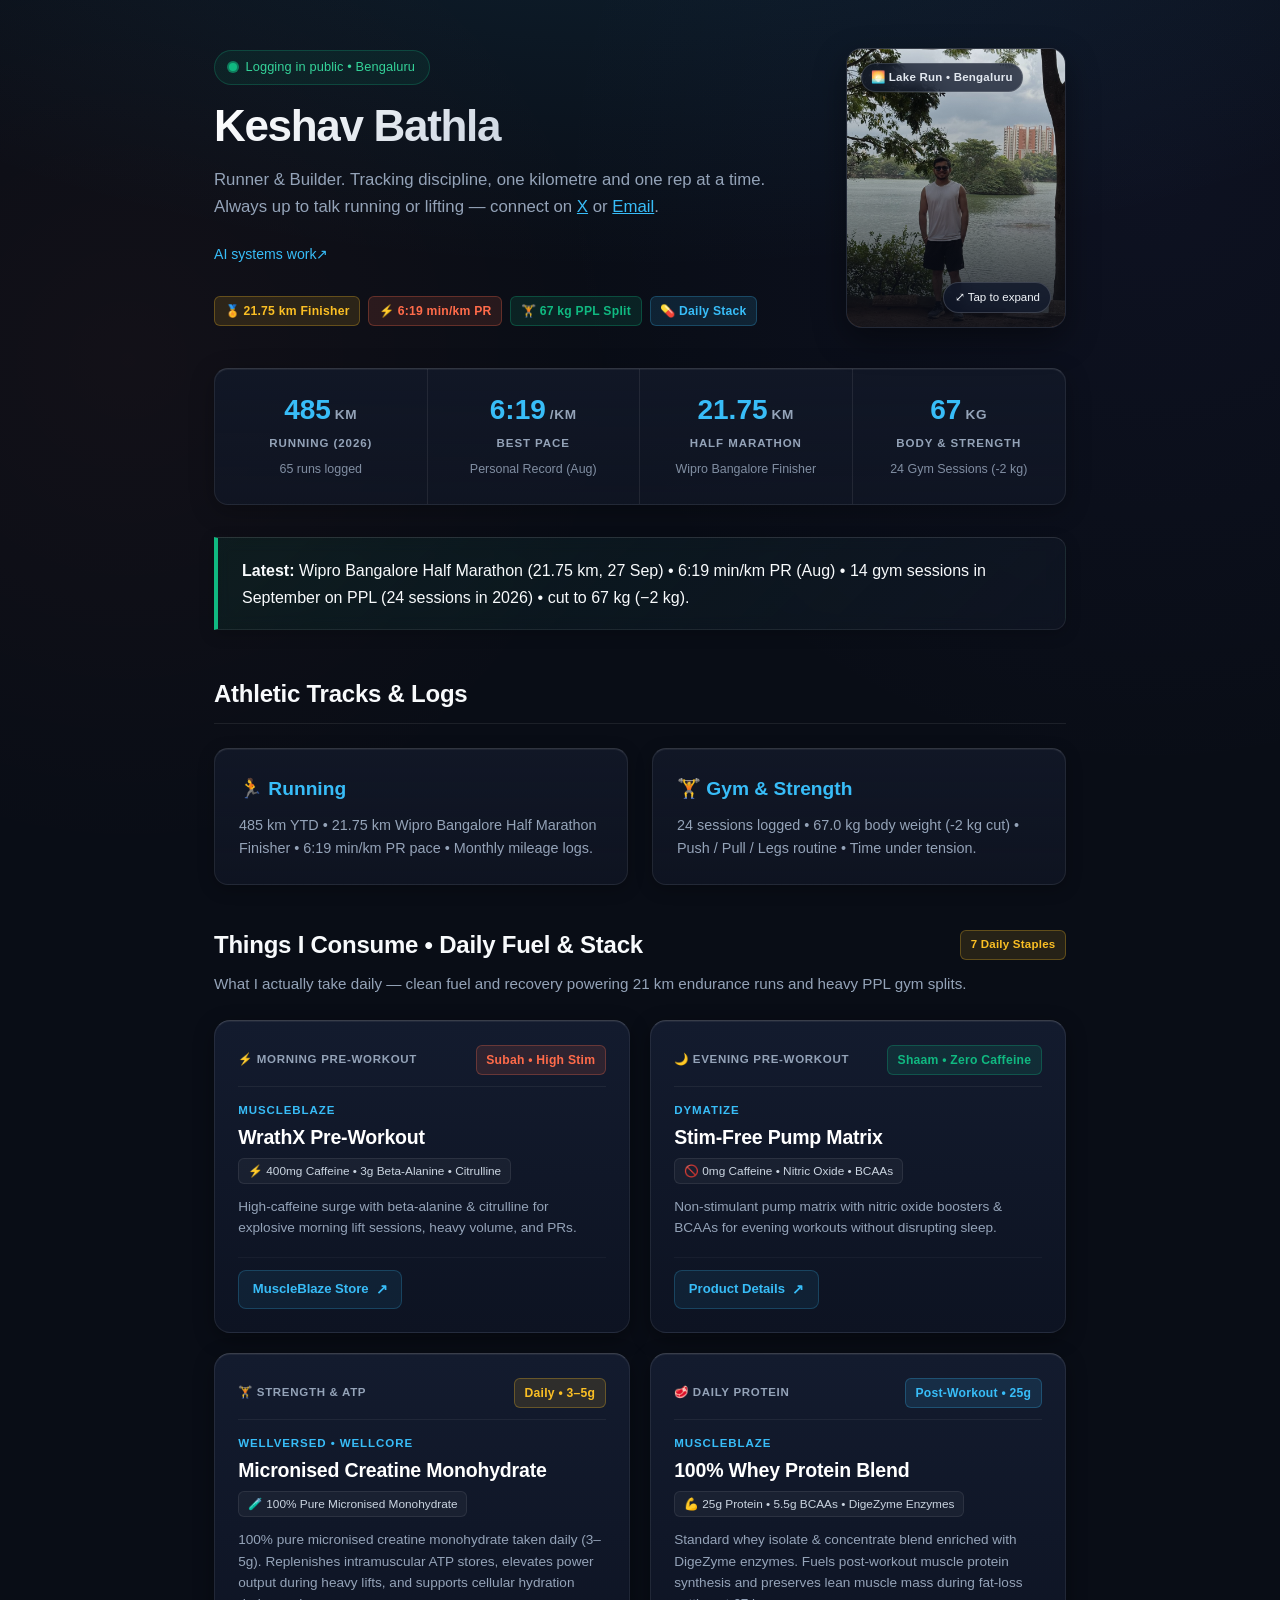
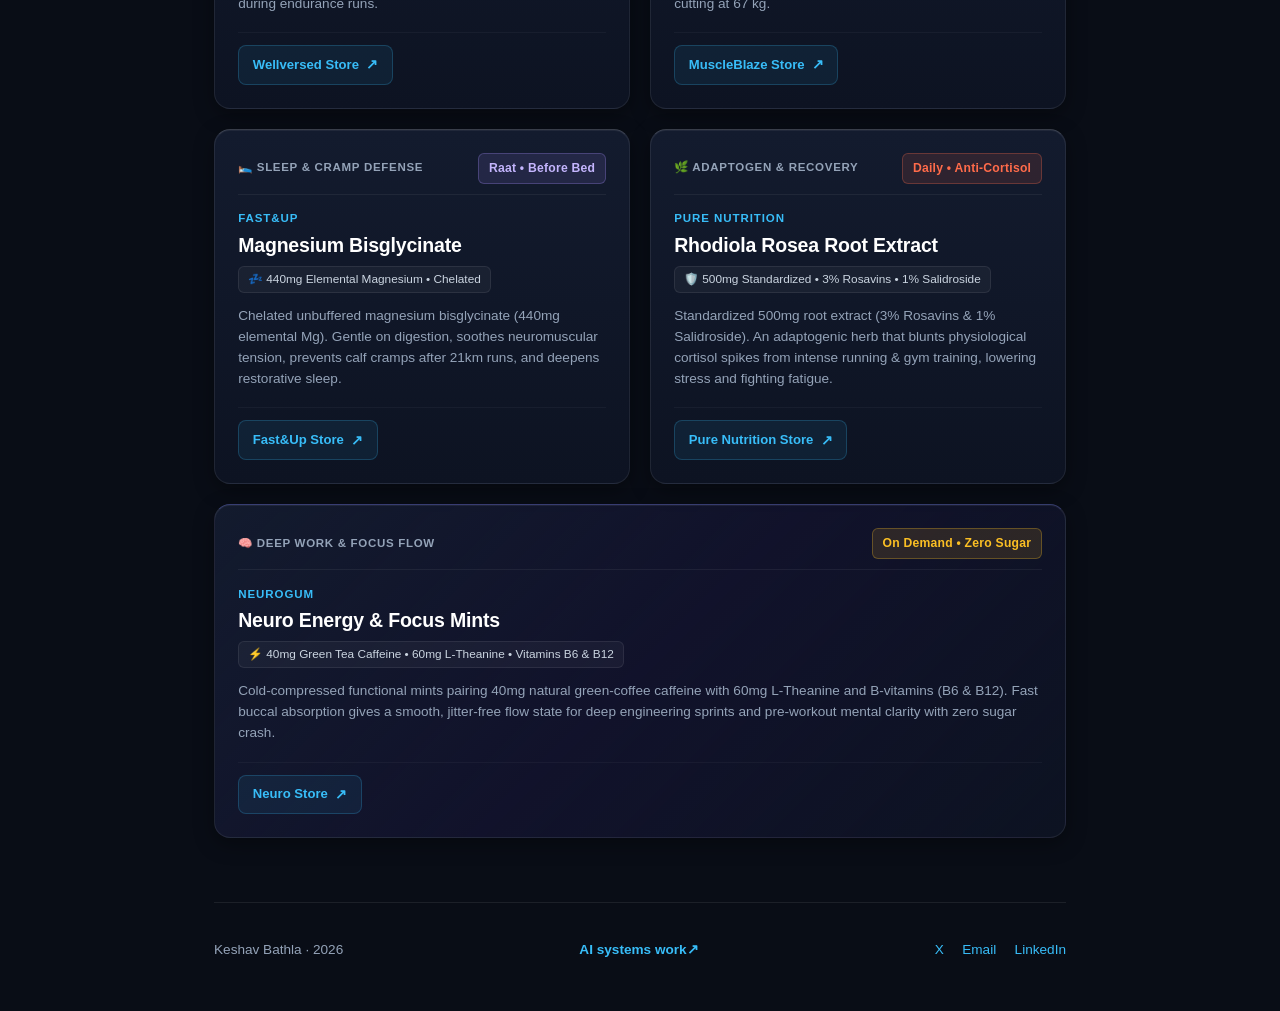
==== commit 3b8ca414: "refactor: eliminate noise, remove advice/rehab cards and intake widget, focus on athletic achievemen" ====
--- a/index.html
+++ b/index.html
@@ -3,17 +3,17 @@
 <head>
   <meta charset="UTF-8">
   <meta name="viewport" content="width=device-width, initial-scale=1.0">
-  <title>Keshav Bathla — Training Log</title>
-  <meta name="description" content="Public training log: Wipro Bangalore Half Marathon 21.75 km, 6:19 min/km PR, PPL at 67 kg. Notes on side stitches, splits, and fuel.">
+  <title>Keshav Bathla &bull; Athletic Showcase &amp; Logs</title>
+  <meta name="description" content="Personal fitness and athletic showcase of Keshav Bathla: Wipro Bangalore Half Marathon (21.75 km), 6:19 min/km PR pace, 485 km running logged in 2026, and 67 kg PPL gym split.">
   <link rel="canonical" href="https://keshav-harness.github.io/">
-  <meta property="og:title" content="Keshav Bathla — Training Log">
-  <meta property="og:description" content="Public training log: Wipro Bangalore Half Marathon 21.75 km, 6:19 min/km PR, PPL at 67 kg.">
+  <meta property="og:title" content="Keshav Bathla &bull; Athletic Showcase &amp; Logs">
+  <meta property="og:description" content="Wipro Bangalore Half Marathon (21.75 km), 6:19 min/km PR pace, 485 km running logged in 2026, and 67 kg PPL gym split.">
   <meta property="og:type" content="website">
   <meta property="og:url" content="https://keshav-harness.github.io/">
   <meta name="twitter:card" content="summary">
-  <meta name="twitter:title" content="Keshav Bathla — Training Log">
-  <meta name="twitter:description" content="21.75 km half, 6:19 min/km PR, PPL at 67 kg. Logged in public.">
-  <link rel="stylesheet" href="style.css?v=3">
+  <meta name="twitter:title" content="Keshav Bathla &bull; Athletic Showcase &amp; Logs">
+  <meta name="twitter:description" content="21.75 km Half Marathon, 6:19 min/km PR, 485 km logged in 2026, and 67 kg PPL split.">
+  <link rel="stylesheet" href="style.css?v=4">
 </head>
 <body>
   <div class="container">
@@ -24,7 +24,7 @@
           <span>Logging in public &bull; Bengaluru</span>
         </div>
         <h1 class="hero-name">Keshav Bathla</h1>
-        <p class="hero-bio">Senior AI engineer by day. Same systems mindset on the road and in the gym — kilometres, splits, and a fuel stack, logged in public.</p>
+        <p class="hero-bio">Runner &amp; Builder. Tracking discipline, one kilometre and one rep at a time. Always up to talk running or lifting &mdash; connect on <a href="https://x.com/import_keshav" target="_blank" rel="noopener noreferrer" style="color: var(--accent); text-decoration: underline;">X</a> or <a href="mailto:keshavbathla2017@gmail.com" style="color: var(--accent); text-decoration: underline;">Email</a>.</p>
         <a class="hero-work-link" href="https://import-keshav.github.io/">AI systems work <span aria-hidden="true">↗</span></a>
         <div class="hero-badges">
           <span class="badge gold">🏅 21.75 km Finisher</span>
@@ -70,49 +70,24 @@
       <strong>Latest:</strong> Wipro Bangalore Half Marathon (21.75 km, 27 Sep) &bull; 6:19 min/km PR (Aug) &bull; 14 gym sessions in September on PPL (24 sessions in 2026) &bull; cut to 67 kg (−2 kg).
     </div>
 
-    <h2>Notes from the road</h2>
-    <p class="section-subtitle">What actually changed the numbers — not a program, just the protocol.</p>
+    <h2>Athletic Tracks &amp; Logs</h2>
     <div class="card-grid">
-      <a href="sports/running/training/speed-improvement.html" class="card">
-        <h3>Side stitches</h3>
-        <p>Diaphragm + 3:2 breathing + empty-stomach intervals. The 4-week treadmill block that cracked 6:19.</p>
-      </a>
       <a href="sports/running/" class="card">
-        <h3>0 → 21.75 km</h3>
-        <p>Monthly mileage, the June dip, August speed, September race.</p>
+        <h3>🏃 Running</h3>
+        <p>485 km YTD &bull; 21.75 km Wipro Bangalore Half Marathon Finisher &bull; 6:19 min/km PR pace &bull; Monthly mileage logs.</p>
       </a>
       <a href="sports/gym/" class="card">
-        <h3>PPL while cutting</h3>
-        <p>Strength first, then the run. 69 → 67 kg without losing endurance.</p>
-      </a>
-      <a href="#things-i-consume" class="card">
-        <h3>Fuel stack</h3>
-        <p>Creatine, whey, stim vs stim-free, magnesium, rhodiola, Neuro mints.</p>
+        <h3>🏋️ Gym &amp; Strength</h3>
+        <p>24 sessions logged &bull; 67.0 kg body weight (-2 kg cut) &bull; Push / Pull / Legs routine &bull; Time under tension.</p>
       </a>
     </div>
-
-    <section class="ping-strip" id="drop-a-note" aria-labelledby="ping-title">
-      <p class="ping-kicker" id="ping-title">Drop a note</p>
-      <p class="ping-body">Training for a first 10k or 21k, fighting side stitches, or dialing a PPL split around deep work hours? I reply.</p>
-      <div class="ping-topics" aria-label="Topics">
-        <a class="badge" href="mailto:keshavbathla2017@gmail.com?subject=Training%20note%3A%20pacing">Marathon / half pacing</a>
-        <a class="badge" href="mailto:keshavbathla2017@gmail.com?subject=Training%20note%3A%20intervals">Treadmill intervals</a>
-        <a class="badge" href="mailto:keshavbathla2017@gmail.com?subject=Training%20note%3A%20side%20stitch">Side stitch</a>
-        <a class="badge" href="mailto:keshavbathla2017@gmail.com?subject=Training%20note%3A%20PPL">PPL for runners</a>
-      </div>
-      <nav class="ping-channels" aria-label="Send a note">
-        <a href="https://x.com/import_keshav" rel="me noopener">X / DM</a>
-        <a href="mailto:keshavbathla2017@gmail.com?subject=Training%20note">Email</a>
-        <a href="https://www.linkedin.com/in/keshav-bathla-b517a2152/" rel="me noopener">LinkedIn</a>
-      </nav>
-    </section>
 
     <section id="things-i-consume" style="margin-top: 2rem;">
       <div style="display: flex; align-items: center; justify-content: space-between; flex-wrap: wrap; gap: 0.5rem; margin-top: 2.5rem; margin-bottom: 0.25rem;">
         <h2 style="margin: 0; border-bottom: none; padding-bottom: 0;">Things I Consume &bull; Daily Fuel &amp; Stack</h2>
         <span class="badge gold" style="font-size: 0.72rem;">7 Daily Staples</span>
       </div>
-      <p class="section-subtitle">What I actually take. Not a stack to copy blindly — protocol notes from a cut at 67 kg.</p>
+      <p class="section-subtitle">What I actually take daily &mdash; clean fuel and recovery powering 21 km endurance runs and heavy PPL gym splits.</p>
 
       <div class="fuel-grid">
         <!-- 1. Pre-Workout Morning -->
@@ -279,11 +254,11 @@
     </section>
 
     <footer class="footer">
-      <p class="footer-id">Keshav Bathla · Training log · 2026</p>
+      <p class="footer-id">Keshav Bathla &middot; 2026</p>
       <a class="footer-work" href="https://import-keshav.github.io/">AI systems work <span aria-hidden="true">↗</span></a>
       <nav class="footer-links" aria-label="Contact">
-        <a href="https://x.com/import_keshav" rel="me noopener">X / DM</a>
-        <a href="mailto:keshavbathla2017@gmail.com?subject=Training%20note">Email</a>
+        <a href="https://x.com/import_keshav" rel="me noopener">X</a>
+        <a href="mailto:keshavbathla2017@gmail.com">Email</a>
         <a href="https://www.linkedin.com/in/keshav-bathla-b517a2152/" rel="me noopener">LinkedIn</a>
       </nav>
     </footer>
--- a/style.css
+++ b/style.css
@@ -983,79 +983,6 @@
   transform: translate(2px, -2px);
 }
 
-.ping-strip {
-  margin: 2.75rem 0 0;
-  padding: 1.35rem 1.5rem 1.25rem;
-  background: linear-gradient(180deg, var(--surface) 0%, rgba(17, 23, 38, 0.75) 100%);
-  border: 1px solid var(--border);
-  border-top: 1px solid rgba(255, 255, 255, 0.14);
-  box-shadow: inset 0 1px 0 0 rgba(255, 255, 255, 0.06), 0 6px 24px rgba(0, 0, 0, 0.28);
-  border-radius: 14px;
-}
-
-.ping-kicker {
-  font-size: 0.72rem;
-  font-weight: 700;
-  letter-spacing: 0.08em;
-  text-transform: uppercase;
-  color: var(--text-muted);
-  margin: 0 0 0.45rem;
-}
-
-.ping-body {
-  font-size: 0.98rem;
-  color: var(--text-muted);
-  line-height: 1.6;
-  margin: 0 0 1rem;
-  max-width: 40rem;
-}
-
-.ping-topics {
-  display: flex;
-  flex-wrap: wrap;
-  gap: 0.45rem;
-  margin-bottom: 1.1rem;
-}
-
-.ping-topics .badge {
-  min-height: 44px;
-  padding: 0.55rem 0.85rem;
-  text-decoration: none;
-  cursor: pointer;
-  transition: border-color 0.2s ease, background 0.2s ease, color 0.2s ease;
-}
-
-.ping-topics .badge:hover {
-  text-decoration: none;
-  background: rgba(56, 189, 248, 0.2);
-  border-color: rgba(56, 189, 248, 0.45);
-  color: #e0f2fe;
-}
-
-.ping-channels {
-  display: flex;
-  flex-wrap: wrap;
-  align-items: center;
-  gap: 0.25rem 1.25rem;
-  padding-top: 0.85rem;
-  border-top: 1px solid var(--border);
-}
-
-.ping-channels a {
-  display: inline-flex;
-  align-items: center;
-  min-height: 44px;
-  font-size: 0.88rem;
-  font-weight: 600;
-  color: var(--accent);
-  text-decoration: none;
-}
-
-.ping-channels a:hover {
-  color: var(--link-hover);
-  text-decoration: underline;
-}
-
 /* Backward compatibility aliases */
 .stack-bento { display: grid; grid-template-columns: repeat(2, 1fr); gap: 1.25rem; }
 .stack-col-2, .stack-col-3 { grid-column: span 1; }
